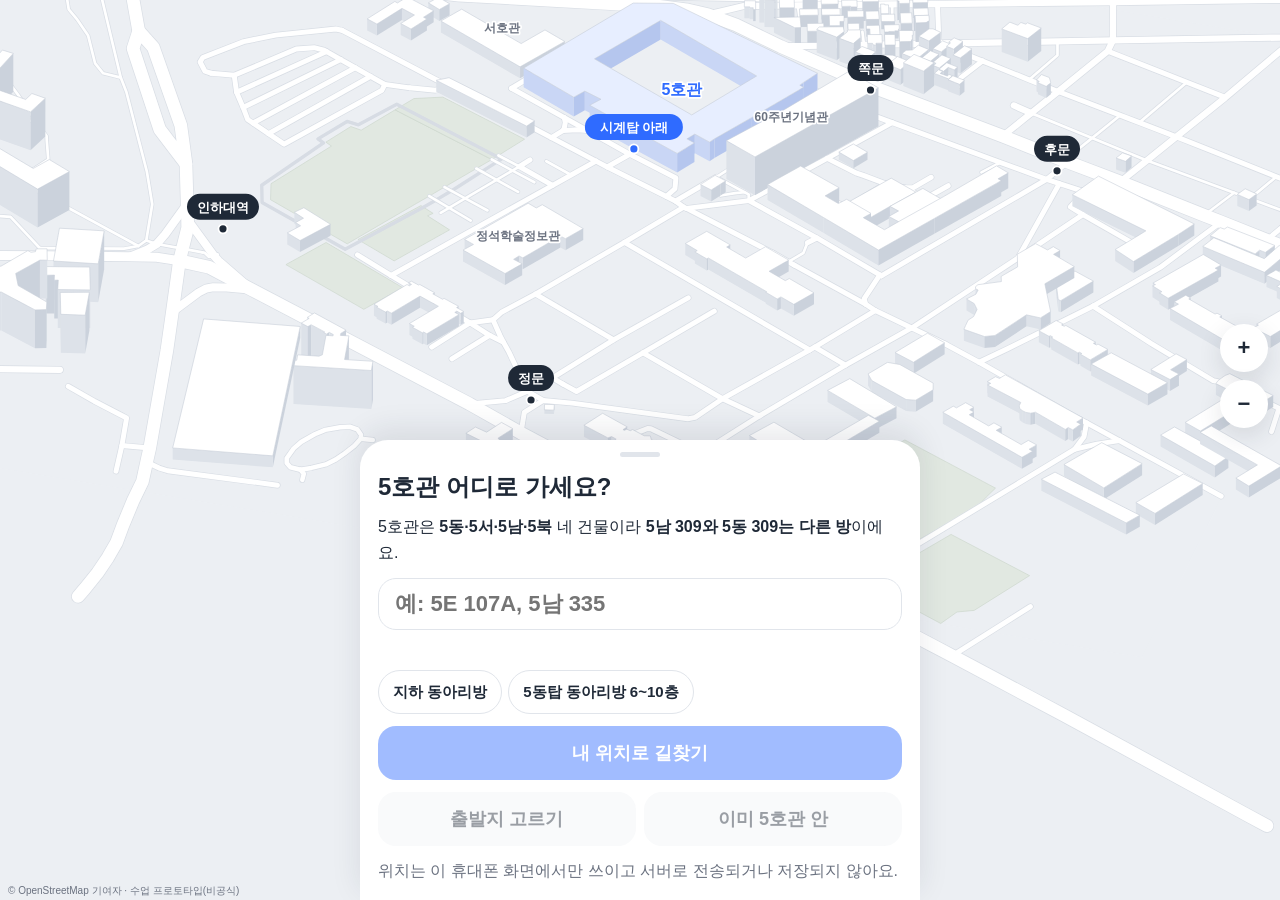
==== v4/index.html @ 92448114 "v4: 호실 번호를 어떤 형식으로 써도 찾기 (5E 107A, 5동 107A, 107 등) - 시간표 앱 형식(5E 107A), 한글(5동 107A), 소문자·전각·하이픈·'호' " ====
<!doctype html>
<html lang="ko">
<head>
<meta charset="utf-8">
<meta name="viewport" content="width=device-width,initial-scale=1,viewport-fit=cover">
<meta name="theme-color" content="#ECEFF3">
<title>5호관 길찾기</title>
<script>
// GitHub Pages lets phones keep this page for 10 minutes. Ask for the current build number (never cached)
// and reopen at a fresh address if this copy is older. Sends nothing but the request for version.txt.
(function () {
  var BUILD = '1e1bc5f4';
  fetch('version.txt?' + Date.now(), { cache: 'no-store' })
    .then(function (r) { return r.ok ? r.text() : ''; })
    .then(function (v) {
      v = v.trim();
      if (v && v !== BUILD && location.search.indexOf('v=' + v) < 0) location.replace(location.pathname + '?v=' + v + location.hash);
    })
    .catch(function () { /* offline: keep what we have */ });
})();
</script>
<style>
/* M1 "쿨 그레이": white blocks on grey ground, one blue for the route. Minimal and rounded, high-contrast text for daylight. */
:root {
  color-scheme: light;
  --bg: #ECEFF3; --card: #FFFFFF; --ink: #1F2937; --muted: #6B7280; --line: #E1E5EB;
  --route: #2F6BFF; --route-case: #FFFFFF; --done: #B8C0CC; --me: #1D4ED8; --dest: #2F6BFF;
  --warn-bg: #FEF3C7; --warn-ink: #78350F; --bad: #DC2626;
  --accent-soft: #E8EFFF; --soft: #F1F3F6; --shadow: 0 8px 24px rgba(31, 41, 55, .12);
  --ground: #ECEFF3; --pitch: #E1E8E1; --pitch-edge: #CDD8CD; --track: #D7DCE4; --road: #FFFFFF; --road-edge: #D9DEE5;
  --b-top: #FFFFFF; --b-side: #DDE2E9; --b-side2: #CBD2DC; --b-line: #C4CCD7;
  --main-top: #E7EEFF; --main-side: #C9D6F5; --main-side2: #B5C6EE;
  /* the indoor floors read the same palette */
  --side: var(--b-side); --side2: var(--b-side2); --bldg-edge: #B9C2CF; --main: var(--main-top); --main-edge: var(--route);
  --f: -apple-system, BlinkMacSystemFont, "Apple SD Gothic Neo", "Noto Sans KR", "Malgun Gothic", sans-serif;
}
* { box-sizing: border-box; }
html, body { height: 100%; margin: 0; }
body { background: var(--bg); color: var(--ink); font-family: var(--f); -webkit-tap-highlight-color: transparent; overflow: hidden; }
button { font: inherit; color: inherit; cursor: pointer; transition: transform .12s ease, background-color .2s ease; }
button:active { transform: scale(.97); }
:focus-visible { outline: 3px solid var(--route); outline-offset: 2px; }
[hidden] { display: none !important; }
@keyframes rise { from { transform: translateY(18px); opacity: 0; } to { transform: none; opacity: 1; } }
@keyframes drop { from { transform: translateY(-10px); opacity: 0; } to { transform: none; opacity: 1; } }

#map { position: fixed; inset: 0; width: 100%; height: 100%; touch-action: none; background: var(--ground); display: block; }

.top { position: fixed; left: 0; right: 0; top: 0; padding: calc(env(safe-area-inset-top, 0px) + 10px) max(12px, env(safe-area-inset-right, 0px)) 0 max(12px, env(safe-area-inset-left, 0px)); pointer-events: none; display: flex; flex-direction: column; gap: 8px; }
.top > * { pointer-events: auto; }
.instr { background: var(--card); color: var(--ink); border-radius: 24px; padding: 14px 16px; display: grid; grid-template-columns: 54px 1fr; gap: 2px 12px; align-items: center; box-shadow: var(--shadow); animation: drop .3s ease; }
.instr .icon { grid-row: 1 / 3; width: 54px; height: 54px; border-radius: 16px; background: var(--route); display: grid; place-items: center; }
.instr .icon svg { width: 30px; height: 30px; }
.instr .dist { font-size: 28px; font-weight: 800; line-height: 1.1; font-variant-numeric: tabular-nums; color: var(--route); }
.instr .say { font-size: 19px; font-weight: 700; line-height: 1.35; }
.instr .meta { grid-column: 1 / -1; font-size: 14px; color: var(--muted); border-top: 1px dashed var(--line); padding-top: 8px; margin-top: 6px; display: flex; justify-content: space-between; gap: 8px; }
.instr .meta span:first-child { flex: 1; }
.banner { background: var(--warn-bg); color: var(--warn-ink); border-radius: 18px; padding: 10px 14px; font-size: 15px; font-weight: 600; display: flex; align-items: center; justify-content: space-between; gap: 10px; animation: drop .3s ease; }
.banner button { border: 0; background: var(--warn-ink); color: #fff; border-radius: 999px; padding: 8px 12px; font-size: 14px; font-weight: 700; flex: none; }
.badge { align-self: flex-start; background: var(--route); color: #fff; border-radius: 999px; padding: 5px 12px; font-size: 13px; font-weight: 700; }

.fabs { position: fixed; right: max(12px, env(safe-area-inset-right, 0px)); display: flex; flex-direction: column; gap: 8px; transition: bottom .3s ease; }
.fab { width: 48px; height: 48px; border-radius: 50%; border: 0; background: var(--card); font-size: 22px; font-weight: 700; color: var(--ink); box-shadow: var(--shadow); display: grid; place-items: center; }
.fab svg { width: 22px; height: 22px; }

.sheet { position: fixed; left: 0; right: 0; bottom: 0; background: var(--card); border-radius: 28px 28px 0 0; box-shadow: 0 -10px 30px rgba(31, 41, 55, .10); padding: 20px max(18px, env(safe-area-inset-right, 0px)) calc(env(safe-area-inset-bottom, 0px) + 16px) max(18px, env(safe-area-inset-left, 0px)); display: flex; flex-direction: column; gap: 12px; max-height: 78vh; overflow-y: auto; animation: rise .32s ease; }
.sheet::before { content: ""; align-self: center; width: 40px; height: 5px; border-radius: 3px; background: var(--line); margin: -8px 0 2px; }
.sheet h1 { font-size: 24px; margin: 0; line-height: 1.3; }
.sheet h2 { font-size: 20px; margin: 0; }
.sheet p { margin: 0; font-size: 16px; line-height: 1.6; color: var(--muted); }
.sheet .lead { color: var(--ink); }
.label { font-size: 14px; font-weight: 700; color: var(--muted); }
.chips { display: flex; flex-direction: column; gap: 8px; }
.chip { text-align: left; border: 1.5px solid var(--line); background: var(--card); border-radius: 18px; padding: 10px 14px; min-height: 48px; }
.chip b { display: block; font-size: 17px; }
.chip span { font-size: 13px; color: var(--muted); }
.chip[aria-pressed="true"] { border-color: var(--route); background: var(--accent-soft); }
.field { display: flex; flex-direction: column; gap: 6px; }
.field input { font: 700 22px var(--f); padding: 12px 16px; border: 1.5px solid var(--line); border-radius: 18px; width: 100%; color: var(--ink); background: #fff; }
.field input:focus { border-color: var(--route); outline: none; box-shadow: 0 0 0 4px var(--accent-soft); }
.hint { font-size: 14px; color: var(--muted); min-height: 1.2em; }
.hint.ok { color: var(--route); font-weight: 700; }
.hint.bad { color: var(--bad); }
.minis { display: flex; flex-wrap: wrap; gap: 6px; }
.mini { border: 1.5px solid var(--line); background: var(--card); border-radius: 999px; padding: 8px 14px; font-size: 15px; font-weight: 700; min-height: 44px; }
.mini[aria-pressed="true"] { border-color: var(--route); background: var(--accent-soft); color: var(--route); }
.btn { border: 0; border-radius: 18px; min-height: 54px; padding: 14px; font-size: 18px; font-weight: 800; background: var(--route); color: #fff; width: 100%; box-shadow: 0 6px 16px rgba(47, 107, 255, .25); }
.btn.alt { background: var(--soft); color: var(--ink); box-shadow: none; }
.btn:disabled { opacity: .45; cursor: default; box-shadow: none; }
.row { display: grid; grid-template-columns: 1fr 1fr; gap: 8px; }
.check { display: flex; gap: 10px; align-items: center; font-size: 15px; min-height: 44px; }
.check input { width: 22px; height: 22px; accent-color: var(--route); }
.note { font-size: 13px; color: var(--muted); line-height: 1.5; }
.privacy { background: var(--soft); border-radius: 18px; padding: 12px 14px; font-size: 15px; line-height: 1.6; color: var(--ink); }
.steps { margin: 0; padding-left: 20px; font-size: 15px; line-height: 1.6; color: var(--ink); }
.credit { position: fixed; left: 8px; bottom: 2px; font-size: 10px; color: var(--muted); pointer-events: none; }

svg text { font-family: var(--f); }
svg .lbl { paint-order: stroke; stroke: var(--card); stroke-linejoin: round; }
#base .bldg { transition: opacity .35s ease; }
#base .bldg.xray { opacity: .16; }
/* phones first; on wide screens keep the cards a readable width */
.top > *, .sheet { width: 100%; max-width: 560px; margin-left: auto; margin-right: auto; }
@media (prefers-reduced-motion: reduce) { *, *::before { animation: none !important; transition: none !important; } }
</style>
</head>
<body>
<svg id="map" role="img" aria-label="인하대 캠퍼스 3D 지도"><g id="base"></g><g id="over"></g></svg>

<div class="top">
  <div class="instr" id="instr" hidden aria-live="polite">
    <div class="icon" id="i-icon"></div>
    <div class="dist" id="i-dist"></div>
    <div class="say" id="i-say"></div>
    <div class="meta"><span id="i-to"></span><span id="i-eta"></span></div>
  </div>
  <div class="banner" id="banner" hidden><span id="banner-text"></span><button id="banner-btn" hidden></button></div>
  <span class="badge" id="sim-badge" hidden>시뮬레이션으로 걷는 중</span>
</div>

<div class="fabs" id="fabs">
  <button class="fab" id="zoom-in" aria-label="확대">+</button>
  <button class="fab" id="zoom-out" aria-label="축소">−</button>
  <button class="fab" id="recenter" aria-label="현위치로" hidden><svg viewBox="0 0 24 24" fill="none" stroke="currentColor" stroke-width="2.4"><circle cx="12" cy="12" r="4"/><path d="M12 2v4M12 18v4M2 12h4M18 12h4"/></svg></button>
  <button class="fab" id="compass" aria-label="내가 보는 방향 표시" hidden><svg viewBox="0 0 24 24"><path d="M12 3l5 16-5-3-5 3z" fill="currentColor"/></svg></button>
</div>

<!-- 1. Start -->
<section class="sheet" id="s-start">
  <h1>5호관 어디로 가세요?</h1>
  <p class="lead">5호관은 <b>5동·5서·5남·5북</b> 네 건물이라 <b>5남 309와 5동 309는 다른 방</b>이에요.</p>
  <div class="field">
    <input id="room" inputmode="text" autocomplete="off" aria-label="강의실 번호">
    <span class="hint" id="room-hint"></span>
    <div class="minis" id="room-cands"></div>
  </div>
  <div class="minis" id="quick"></div>
  <div class="minis" id="tower-floors" hidden></div>
  <button class="btn" id="go-gps" disabled>내 위치로 길찾기</button>
  <div class="row"><button class="btn alt" id="go-manual" disabled>출발지 고르기</button><button class="btn alt" id="go-inside" disabled>이미 5호관 안</button></div>
  <p class="note">위치는 이 휴대폰 화면에서만 쓰이고 서버로 전송되거나 저장되지 않아요.</p>
</section>

<!-- 2. Before asking for location -->
<section class="sheet" id="s-ask" hidden>
  <h2>내 위치를 지도에 표시할게요</h2>
  <div class="privacy">이 페이지는 내 위치를 지도에 표시하기 위해 휴대폰의 위치 기능을 사용합니다. 위치는 이 휴대폰 화면에서만 쓰이고 서버로 전송되거나 저장되지 않습니다. 언제든 브라우저 설정에서 위치 권한을 끌 수 있습니다.</div>
  <p>다음 화면에서 <b>허용</b>을 눌러 주세요. 건물 사이에서는 위치가 10~30m 정도 틀릴 수 있어요.</p>
  <button class="btn" id="ask-ok">위치 허용하고 시작</button>
  <button class="btn alt" data-back>돌아가기</button>
</section>

<!-- 3. Location refused -->
<section class="sheet" id="s-denied" hidden>
  <h2>위치를 쓸 수 없어요</h2>
  <p id="denied-why">위치 권한이 꺼져 있어요. 다시 켜려면:</p>
  <ul class="steps" id="denied-steps"></ul>
  <button class="btn" id="denied-manual">출발지 직접 고르기</button>
  <button class="btn alt" id="denied-retry">다시 시도</button>
</section>

<!-- 4. Pick a start without GPS -->
<section class="sheet" id="s-manual" hidden>
  <h2>지금 어디에 있어요?</h2>
  <div class="chips" id="starts"></div>
  <button class="btn alt" data-back>돌아가기</button>
</section>

<!-- 5. Route ready (manual start) -->
<section class="sheet" id="s-route" hidden>
  <h2 id="route-title"></h2>
  <p id="route-sub"></p>
  <div class="row"><button class="btn alt" id="prev-step">이전 안내</button><button class="btn" id="next-step">다음 안내</button></div>
  <button class="btn alt" id="simulate">걸어보기 (시뮬레이션)</button>
  <button class="btn alt" data-back>처음으로</button>
</section>

<!-- 6. Navigating with GPS -->
<section class="sheet" id="s-nav" hidden>
  <div class="row"><button class="btn alt" id="nav-overview">전체 경로 보기</button><button class="btn alt" id="nav-stop">안내 끝내기</button></div>
</section>

<!-- 5b. Already inside 5호관 -->
<section class="sheet" id="s-inside" hidden>
  <h2 id="inside-title"></h2>
  <div class="field">
    <span class="label" id="inside-near-label"></span>
    <input id="near" inputmode="text" autocomplete="off">
    <span class="hint" id="near-hint"></span>
    <div class="minis" id="near-cands"></div>
  </div>
  <span class="label" id="inside-or"></span>
  <div class="minis" id="pick-floor"></div>
  <div class="minis" id="pick-wing"></div>
  <button class="btn" id="inside-go" disabled></button>
  <button class="btn alt" data-back>처음으로</button>
</section>

<!-- 5c. Indoor guidance -->
<section class="sheet" id="s-indoor" hidden>
  <div class="row"><button class="btn alt" id="in-prev">이전</button><button class="btn" id="in-next">다음</button></div>
  <label class="check"><input type="checkbox" id="nw"> <span id="nw-label"></span></label>
  <p class="note" id="in-note"></p>
  <button class="btn alt" data-back>처음으로</button>
</section>

<!-- 6b. Far from campus -->
<section class="sheet" id="s-far" hidden>
  <h2>인하대 근처에서만 안내해요</h2>
  <p class="lead" id="far-dist"></p>
  <p>인하대역(수인분당선)까지는 지도 앱으로 오시고, 캠퍼스 근처에서 다시 켜 주세요. 위치 확인은 멈췄어요.</p>
  <button class="btn" id="far-manual">출발지 직접 고르기</button>
  <div class="row"><button class="btn alt" id="far-retry">다시 확인</button><button class="btn alt" data-back>처음으로</button></div>
</section>


<span class="credit">© OpenStreetMap 기여자 · 수업 프로토타입(비공식)</span>

<script src="i18n.js?v=1e1bc5f4"></script>
<script src="campus-data.js?v=1e1bc5f4"></script>
<script src="indoor-data.js?v=1e1bc5f4"></script>
<script src="indoor.js?v=1e1bc5f4"></script>
<script src="app.js?v=1e1bc5f4"></script>
</body>
</html>
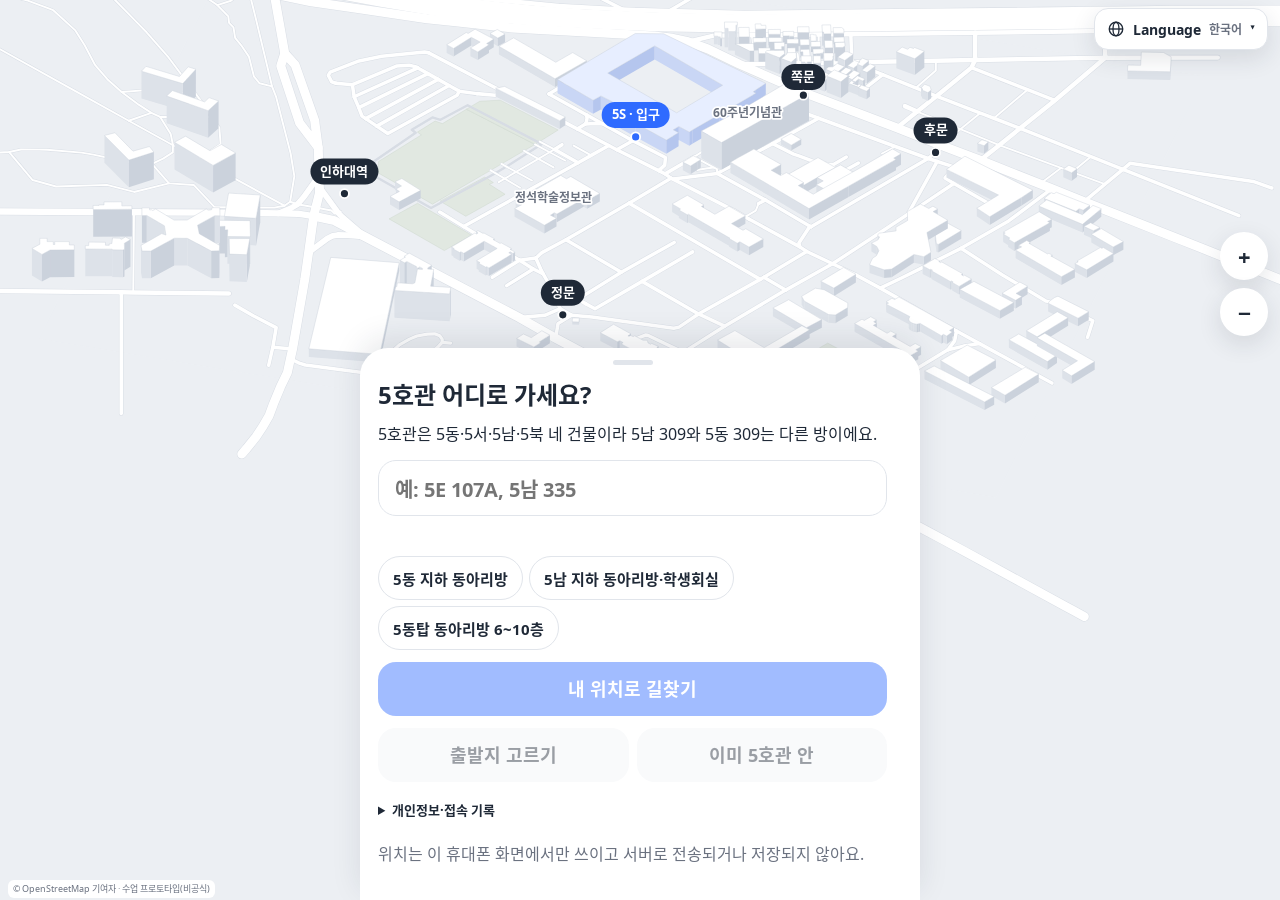
==== commit 21c280b0: "Make photographed, multilingual routes safe to publish Publish the reviewed 11-language guide with t" ====
--- a/v4/index.html
+++ b/v4/index.html
@@ -2,6 +2,8 @@
 <html lang="ko">
 <head>
 <meta charset="utf-8">
+<meta name="referrer" content="no-referrer">
+<meta http-equiv="Content-Security-Policy" content="default-src 'none'; script-src 'self' 'sha256-6sZhqfT9Ml91zxy/BGSMz92laNYocwrUBu9hbqUywPA='; script-src-attr 'none'; style-src 'self' 'unsafe-inline'; img-src 'self'; font-src 'self'; connect-src 'self'; object-src 'none'; base-uri 'none'; form-action 'none'; frame-src 'none'; worker-src 'none'; upgrade-insecure-requests">
 <meta name="viewport" content="width=device-width,initial-scale=1,viewport-fit=cover">
 <meta name="theme-color" content="#ECEFF3">
 <title>5호관 길찾기</title>
@@ -9,12 +11,12 @@
 // GitHub Pages lets phones keep this page for 10 minutes. Ask for the current build number (never cached)
 // and reopen at a fresh address if this copy is older. Sends nothing but the request for version.txt.
 (function () {
-  var BUILD = '1e1bc5f4';
-  fetch('version.txt?' + Date.now(), { cache: 'no-store' })
+  var BUILD = '7826ecf78979';
+  fetch('version.txt', { cache: 'no-cache', credentials: 'omit', referrerPolicy: 'no-referrer' })
     .then(function (r) { return r.ok ? r.text() : ''; })
     .then(function (v) {
       v = v.trim();
-      if (v && v !== BUILD && location.search.indexOf('v=' + v) < 0) location.replace(location.pathname + '?v=' + v + location.hash);
+      if (/^[a-f0-9]{8,16}$/.test(v) && v !== BUILD && location.search.indexOf('v=' + v) < 0) location.replace(location.pathname + '?v=' + v + location.hash);
     })
     .catch(function () { /* offline: keep what we have */ });
 })();
@@ -57,6 +59,12 @@
 .instr .meta span:first-child { flex: 1; }
 .banner { background: var(--warn-bg); color: var(--warn-ink); border-radius: 18px; padding: 10px 14px; font-size: 15px; font-weight: 600; display: flex; align-items: center; justify-content: space-between; gap: 10px; animation: drop .3s ease; }
 .banner button { border: 0; background: var(--warn-ink); color: #fff; border-radius: 999px; padding: 8px 12px; font-size: 14px; font-weight: 700; flex: none; }
+.instr.photo { grid-template-columns: 54px 1fr 84px; }
+.instr .thumb { grid-column: 3; grid-row: 1 / 3; width: 84px; height: 84px; padding: 0; border: 0; border-radius: 14px; overflow: hidden; pointer-events: auto; background: var(--soft); }
+.instr .thumb img { width: 100%; height: 100%; object-fit: cover; display: block; }
+.viewer { position: fixed; inset: 0; z-index: 50; background: rgba(17, 24, 39, .92); display: flex; flex-direction: column; align-items: center; justify-content: center; gap: 12px; padding: 20px; animation: drop .2s ease; }
+.viewer img { max-width: 100%; max-height: 78vh; border-radius: 16px; }
+.viewer p { color: #fff; font-size: 15px; text-align: center; margin: 0; }
 .badge { align-self: flex-start; background: var(--route); color: #fff; border-radius: 999px; padding: 5px 12px; font-size: 13px; font-weight: 700; }
 
 .fabs { position: fixed; right: max(12px, env(safe-area-inset-right, 0px)); display: flex; flex-direction: column; gap: 8px; transition: bottom .3s ease; }
@@ -103,9 +111,15 @@
 .top > *, .sheet { width: 100%; max-width: 560px; margin-left: auto; margin-right: auto; }
 @media (prefers-reduced-motion: reduce) { *, *::before { animation: none !important; transition: none !important; } }
 </style>
+<link rel="stylesheet" href="photo-gallery.css?v=7826ecf78979">
+<link rel="stylesheet" href="language-ui.css?v=7826ecf78979">
+<link rel="stylesheet" href="fonts.css?v=7826ecf78979">
 </head>
 <body>
-<svg id="map" role="img" aria-label="인하대 캠퍼스 3D 지도"><g id="base"></g><g id="over"></g></svg>
+<div class="language-bar"><button id="language-toggle" class="language-toggle" type="button" aria-expanded="false" aria-controls="language-panel" aria-haspopup="dialog"><svg viewBox="0 0 24 24" fill="none" stroke="currentColor" stroke-width="1.8" aria-hidden="true"><circle cx="12" cy="12" r="9"/><ellipse cx="12" cy="12" rx="4" ry="9"/><path d="M3 12h18"/></svg><span lang="en">Language</span><span id="language-current" class="language-current">한국어</span><span aria-hidden="true">▾</span></button></div>
+<div id="language-panel" class="language-panel" role="dialog" aria-modal="true" aria-labelledby="language-title" hidden><header><h2 id="language-title" data-i18n="ui.language_choose">언어 선택</h2><button id="language-close" type="button" aria-label="닫기" data-i18n-aria="ui.language_close">×</button></header><p data-i18n="ui.language_note">언어를 바꿔도 현재 길찾기는 유지됩니다.</p><div id="language-options" class="language-options"></div></div>
+
+<svg id="map" role="img" aria-label="인하대 캠퍼스 3D 지도" data-i18n-aria="ui.map_label"><g id="base"></g><g id="over"></g></svg>
 
 <div class="top">
   <div class="instr" id="instr" hidden aria-live="polite">
@@ -113,71 +127,74 @@
     <div class="dist" id="i-dist"></div>
     <div class="say" id="i-say"></div>
     <div class="meta"><span id="i-to"></span><span id="i-eta"></span></div>
+    <button class="thumb" id="i-photo" hidden aria-label="실제 사진 크게 보기" data-i18n-aria="ui.photo_expand"><img alt=""></button>
   </div>
   <div class="banner" id="banner" hidden><span id="banner-text"></span><button id="banner-btn" hidden></button></div>
-  <span class="badge" id="sim-badge" hidden>시뮬레이션으로 걷는 중</span>
+  <span class="badge" id="sim-badge" hidden data-i18n="ui.sim_badge">시뮬레이션으로 걷는 중</span>
 </div>
 
 <div class="fabs" id="fabs">
-  <button class="fab" id="zoom-in" aria-label="확대">+</button>
-  <button class="fab" id="zoom-out" aria-label="축소">−</button>
-  <button class="fab" id="recenter" aria-label="현위치로" hidden><svg viewBox="0 0 24 24" fill="none" stroke="currentColor" stroke-width="2.4"><circle cx="12" cy="12" r="4"/><path d="M12 2v4M12 18v4M2 12h4M18 12h4"/></svg></button>
-  <button class="fab" id="compass" aria-label="내가 보는 방향 표시" hidden><svg viewBox="0 0 24 24"><path d="M12 3l5 16-5-3-5 3z" fill="currentColor"/></svg></button>
+  <button class="fab" id="zoom-in" aria-label="확대" data-i18n-aria="ui.zoom_in">+</button>
+  <button class="fab" id="zoom-out" aria-label="축소" data-i18n-aria="ui.zoom_out">−</button>
+  <button class="fab" id="recenter" aria-label="현위치로" hidden data-i18n-aria="ui.recenter"><svg viewBox="0 0 24 24" fill="none" stroke="currentColor" stroke-width="2.4"><circle cx="12" cy="12" r="4"/><path d="M12 2v4M12 18v4M2 12h4M18 12h4"/></svg></button>
+  <button class="fab" id="compass" aria-label="내가 보는 방향 표시" hidden data-i18n-aria="ui.compass"><svg viewBox="0 0 24 24"><path d="M12 3l5 16-5-3-5 3z" fill="currentColor"/></svg></button>
 </div>
 
 <!-- 1. Start -->
 <section class="sheet" id="s-start">
-  <h1>5호관 어디로 가세요?</h1>
-  <p class="lead">5호관은 <b>5동·5서·5남·5북</b> 네 건물이라 <b>5남 309와 5동 309는 다른 방</b>이에요.</p>
+  <h1 data-i18n="ui.home_title">5호관 어디로 가세요?</h1>
+  <p class="lead" data-i18n="ui.home_intro">5호관은 5동·5서·5남·5북 네 건물이라 5남 309와 5동 309는 다른 방이에요.</p>
   <div class="field">
-    <input id="room" inputmode="text" autocomplete="off" aria-label="강의실 번호">
+    <input id="room" inputmode="text" autocomplete="off" aria-label="강의실 번호" data-i18n-aria="room_label">
     <span class="hint" id="room-hint"></span>
     <div class="minis" id="room-cands"></div>
   </div>
   <div class="minis" id="quick"></div>
   <div class="minis" id="tower-floors" hidden></div>
-  <button class="btn" id="go-gps" disabled>내 위치로 길찾기</button>
-  <div class="row"><button class="btn alt" id="go-manual" disabled>출발지 고르기</button><button class="btn alt" id="go-inside" disabled>이미 5호관 안</button></div>
-  <p class="note">위치는 이 휴대폰 화면에서만 쓰이고 서버로 전송되거나 저장되지 않아요.</p>
+  <button class="btn" id="go-gps" disabled data-i18n="ui.gps_go">내 위치로 길찾기</button>
+  <div class="row"><button class="btn alt" id="go-manual" disabled data-i18n="ui.manual_go">출발지 고르기</button><button class="btn alt" id="go-inside" disabled data-i18n="ui.inside_go">이미 5호관 안</button></div>
+<details class="privacy-notice"><summary data-i18n="ui.privacy_title">개인정보·접속 기록</summary><p data-i18n="ui.privacy_body"></p><a data-i18n="ui.privacy_policy" href="https://docs.github.com/en/pages/getting-started-with-github-pages/what-is-github-pages#data-collection" target="_blank" rel="noopener noreferrer">GitHub의 데이터 수집 안내</a></details>
+  <p class="note" data-i18n="ui.location_note">위치는 이 휴대폰 화면에서만 쓰이고 서버로 전송되거나 저장되지 않아요.</p>
 </section>
 
 <!-- 2. Before asking for location -->
 <section class="sheet" id="s-ask" hidden>
-  <h2>내 위치를 지도에 표시할게요</h2>
-  <div class="privacy">이 페이지는 내 위치를 지도에 표시하기 위해 휴대폰의 위치 기능을 사용합니다. 위치는 이 휴대폰 화면에서만 쓰이고 서버로 전송되거나 저장되지 않습니다. 언제든 브라우저 설정에서 위치 권한을 끌 수 있습니다.</div>
-  <p>다음 화면에서 <b>허용</b>을 눌러 주세요. 건물 사이에서는 위치가 10~30m 정도 틀릴 수 있어요.</p>
-  <button class="btn" id="ask-ok">위치 허용하고 시작</button>
-  <button class="btn alt" data-back>돌아가기</button>
+  <h2 data-i18n="ui.location_title">내 위치를 지도에 표시할게요</h2>
+  <div class="privacy" data-i18n="ui.location_privacy">이 페이지는 내 위치를 지도에 표시하기 위해 휴대폰의 위치 기능을 사용합니다. 위치는 이 휴대폰 화면에서만 쓰이고 서버로 전송되거나 저장되지 않습니다. 언제든 브라우저 설정에서 위치 권한을 끌 수 있습니다.</div>
+  <details class="privacy-notice"><summary data-i18n="ui.privacy_title">개인정보·접속 기록</summary><p data-i18n="ui.privacy_body"></p><a data-i18n="ui.privacy_policy" href="https://docs.github.com/en/pages/getting-started-with-github-pages/what-is-github-pages#data-collection" target="_blank" rel="noopener noreferrer">GitHub의 데이터 수집 안내</a></details>
+  <p data-i18n="ui.location_allow_hint">다음 화면에서 허용을 눌러 주세요. 건물 사이에서는 위치가 10~30m 정도 틀릴 수 있어요.</p>
+  <button class="btn" id="ask-ok" data-i18n="ui.location_allow">위치 허용하고 시작</button>
+  <button class="btn alt" data-back data-i18n="ui.back">돌아가기</button>
 </section>
 
 <!-- 3. Location refused -->
 <section class="sheet" id="s-denied" hidden>
-  <h2>위치를 쓸 수 없어요</h2>
-  <p id="denied-why">위치 권한이 꺼져 있어요. 다시 켜려면:</p>
+  <h2 data-i18n="ui.denied_title">위치를 쓸 수 없어요</h2>
+  <p id="denied-why" data-i18n="ui.denied_default">위치 권한이 꺼져 있어요. 다시 켜려면:</p>
   <ul class="steps" id="denied-steps"></ul>
-  <button class="btn" id="denied-manual">출발지 직접 고르기</button>
-  <button class="btn alt" id="denied-retry">다시 시도</button>
+  <button class="btn" id="denied-manual" data-i18n="ui.manual_pick">출발지 직접 고르기</button>
+  <button class="btn alt" id="denied-retry" data-i18n="ui.retry">다시 시도</button>
 </section>
 
 <!-- 4. Pick a start without GPS -->
 <section class="sheet" id="s-manual" hidden>
-  <h2>지금 어디에 있어요?</h2>
+  <h2 data-i18n="ui.where">지금 어디에 있어요?</h2>
   <div class="chips" id="starts"></div>
-  <button class="btn alt" data-back>돌아가기</button>
+  <button class="btn alt" data-back data-i18n="ui.back">돌아가기</button>
 </section>
 
 <!-- 5. Route ready (manual start) -->
 <section class="sheet" id="s-route" hidden>
   <h2 id="route-title"></h2>
   <p id="route-sub"></p>
-  <div class="row"><button class="btn alt" id="prev-step">이전 안내</button><button class="btn" id="next-step">다음 안내</button></div>
-  <button class="btn alt" id="simulate">걸어보기 (시뮬레이션)</button>
-  <button class="btn alt" data-back>처음으로</button>
+  <div class="row"><button class="btn alt" id="prev-step" data-i18n="ui.prev_instruction">이전 안내</button><button class="btn" id="next-step" data-i18n="ui.next_instruction">다음 안내</button></div>
+  <button class="btn alt" id="simulate" data-i18n="ui.simulate">걸어보기 (시뮬레이션)</button>
+  <button class="btn alt" data-back data-i18n="ui.home">처음으로</button>
 </section>
 
 <!-- 6. Navigating with GPS -->
 <section class="sheet" id="s-nav" hidden>
-  <div class="row"><button class="btn alt" id="nav-overview">전체 경로 보기</button><button class="btn alt" id="nav-stop">안내 끝내기</button></div>
+  <div class="row"><button class="btn alt" id="nav-overview" data-i18n="ui.overview">전체 경로 보기</button><button class="btn alt" id="nav-stop" data-i18n="ui.end">안내 끝내기</button></div>
 </section>
 
 <!-- 5b. Already inside 5호관 -->
@@ -193,33 +210,53 @@
   <div class="minis" id="pick-floor"></div>
   <div class="minis" id="pick-wing"></div>
   <button class="btn" id="inside-go" disabled></button>
-  <button class="btn alt" data-back>처음으로</button>
+  <button class="btn alt" data-back data-i18n="ui.home">처음으로</button>
 </section>
 
 <!-- 5c. Indoor guidance -->
 <section class="sheet" id="s-indoor" hidden>
-  <div class="row"><button class="btn alt" id="in-prev">이전</button><button class="btn" id="in-next">다음</button></div>
+  <div class="step-photo" id="step-photo" hidden>
+    <strong class="step-photo-cue" id="step-photo-cue"></strong>
+    <div class="step-photo-body">
+      <img id="step-photo-image" alt="" decoding="async">
+      <div class="step-photo-copy">
+        <p class="step-photo-caption" id="step-photo-caption"></p>
+        <div class="step-photo-actions"><button type="button" id="step-photo-open" data-i18n="photo.open">크게 보기</button><button type="button" id="step-photo-compare" hidden data-i18n="photo.compare">같은 계단의 다른 방향</button></div>
+      </div>
+    </div>
+    <p class="step-photo-schematic" id="step-photo-schematic" hidden data-i18n="photo.schematic">계단 그림은 개략도예요. 실제 방향은 사진과 층 표지를 확인하세요.</p>
+  </div>
+  <div class="row"><button class="btn alt" id="in-prev" data-i18n="ui.prev">이전</button><button class="btn" id="in-next" data-i18n="ui.next">다음</button></div>
   <label class="check"><input type="checkbox" id="nw"> <span id="nw-label"></span></label>
-  <p class="note" id="in-note"></p>
-  <button class="btn alt" data-back>처음으로</button>
-</section>
+  <details class="indoor-data-note"><summary data-i18n="ui.map_accuracy">지도 정확도 안내</summary><p class="note" id="in-note"></p></details>
+  <button class="btn alt" data-back data-i18n="ui.home">처음으로</button>
+</section>
+
+<div class="viewer" id="viewer" hidden><img alt=""><p></p></div>
 
 <!-- 6b. Far from campus -->
 <section class="sheet" id="s-far" hidden>
-  <h2>인하대 근처에서만 안내해요</h2>
+  <h2 data-i18n="ui.far_title">인하대 근처에서만 안내해요</h2>
   <p class="lead" id="far-dist"></p>
-  <p>인하대역(수인분당선)까지는 지도 앱으로 오시고, 캠퍼스 근처에서 다시 켜 주세요. 위치 확인은 멈췄어요.</p>
-  <button class="btn" id="far-manual">출발지 직접 고르기</button>
-  <div class="row"><button class="btn alt" id="far-retry">다시 확인</button><button class="btn alt" data-back>처음으로</button></div>
-</section>
-
-
-<span class="credit">© OpenStreetMap 기여자 · 수업 프로토타입(비공식)</span>
-
-<script src="i18n.js?v=1e1bc5f4"></script>
-<script src="campus-data.js?v=1e1bc5f4"></script>
-<script src="indoor-data.js?v=1e1bc5f4"></script>
-<script src="indoor.js?v=1e1bc5f4"></script>
-<script src="app.js?v=1e1bc5f4"></script>
+  <p data-i18n="ui.far_help">인하대역(수인분당선)까지는 지도 앱으로 오시고, 캠퍼스 근처에서 다시 켜 주세요. 위치 확인은 멈췄어요.</p>
+  <button class="btn" id="far-manual" data-i18n="ui.manual_pick">출발지 직접 고르기</button>
+  <div class="row"><button class="btn alt" id="far-retry" data-i18n="ui.check_again">다시 확인</button><button class="btn alt" data-back data-i18n="ui.home">처음으로</button></div>
+</section>
+
+
+<span class="credit" data-i18n="ui.credit">© OpenStreetMap 기여자 · 수업 프로토타입(비공식)</span>
+
+<script src="locales.js?v=7826ecf78979"></script>
+<script src="i18n.js?v=7826ecf78979"></script>
+<script src="campus-data.js?v=7826ecf78979"></script>
+<script src="indoor-data.js?v=7826ecf78979"></script>
+<script src="field-route-data.js?v=7826ecf78979"></script>
+<script src="indoor.js?v=7826ecf78979"></script>
+<script src="app.js?v=7826ecf78979"></script>
+<script src="photo-guides.js?v=7826ecf78979"></script>
+<script src="route-photo-data.js?v=7826ecf78979"></script>
+<script src="photo-gallery.js?v=7826ecf78979"></script>
+<script src="route-photos.js?v=7826ecf78979"></script>
+<script src="language-ui.js?v=7826ecf78979"></script>
 </body>
 </html>
--- a/v4/photo-gallery.css
+++ b/v4/photo-gallery.css
@@ -0,0 +1,47 @@
+/* Additive photo controls: the existing map, cards and navigation keep their layout. */
+#i-photo { position: relative; }
+.field-photo-count { position: absolute; left: 0; right: 0; bottom: 0; padding: 4px 0; color: #fff; background: rgba(17,24,39,.78); font-size: 11px; font-weight: 700; }
+#viewer.field-gallery { padding: max(18px, env(safe-area-inset-top)) 18px max(18px, env(safe-area-inset-bottom)); gap: 14px; }
+.field-gallery .field-bar { display: flex; align-items: center; justify-content: space-between; gap: 16px; width: 100%; max-width: 640px; color: white; }
+.field-gallery .field-heading { display: flex; flex-direction: column; gap: 4px; }
+.field-gallery .field-heading strong { font-size: 19px; }
+.field-gallery .field-heading span { font-size: 13px; color: #d1d5db; }
+.field-gallery button { border: 1px solid rgba(255,255,255,.3); color: #fff; background: rgba(255,255,255,.09); border-radius: 14px; padding: 10px 16px; min-height: 44px; font-weight: 700; }
+.field-gallery .field-image { display: block; width: auto; height: auto; max-width: min(100%, 640px); max-height: min(60vh, 680px); object-fit: contain; border-radius: 16px; min-height: 0; }
+.field-gallery .field-caption { max-width: 580px; line-height: 1.6; }
+.field-gallery .field-nav { display: flex; align-items: center; justify-content: space-between; width: 100%; max-width: 400px; gap: 16px; color: #fff; }
+.field-gallery .field-position { font-size: 14px; font-variant-numeric: tabular-nums; }
+.field-gallery .field-hint { color: #d1d5db; font-size: 12px; }
+.field-guide-links { display: flex; align-items: center; gap: 8px; flex-wrap: wrap; }
+.field-guide-links > span { font-size: 13px; color: var(--muted); font-weight: 700; margin-right: 2px; }
+.field-guide-links button { border: 1px solid var(--line); border-radius: 12px; background: var(--soft); padding: 8px 12px; min-height: 44px; font-size: 14px; font-weight: 700; }
+.field-guide-links button::before { content: '▧'; color: var(--route); margin-right: 6px; }
+#viewer.field-gallery.has-guide { justify-content: flex-start; overflow-y: auto; gap: 10px; }
+.field-gallery.has-guide .field-image { max-height: 40vh; max-height: 40dvh; flex-shrink: 0; }
+.field-gallery.has-guide .field-caption { width: 100%; max-width: 640px; text-align: left; }
+.field-gallery .field-caption strong { display: block; color: #fff; font-size: 16px; line-height: 1.4; margin-bottom: 5px; }
+.field-gallery.has-guide .field-caption p { text-align: left; font-size: 14px; line-height: 1.6; color: #e5e7eb; }
+.field-gallery .field-notice { width: 100%; max-width: 640px; border-radius: 12px; padding: 10px 12px; background: #fef3c7; color: #78350f; font-size: 13px; line-height: 1.45; text-align: left; }
+.field-gallery .field-sections { display: flex; gap: 8px; width: 100%; max-width: 640px; }
+.field-gallery .field-sections button { padding: 8px 14px; font-size: 13px; }
+.field-gallery .field-sections button[aria-pressed="true"] { color: var(--ink); background: #fff; }
+.field-gallery.has-guide .field-nav { flex-shrink: 0; }
+.field-gallery.has-guide .field-hint { font-size: 11px; }
+.step-photo { border: 1px solid var(--line); border-radius: 18px; padding: 10px 12px; background: var(--soft); }
+.step-photo-cue { display: block; color: var(--route); font-size: 14px; font-weight: 800; margin-bottom: 8px; }
+.step-photo-body { display: flex; gap: 12px; align-items: center; }
+.step-photo img { display: block; width: 44%; height: 116px; flex-shrink: 0; object-fit: contain; border-radius: 10px; background: #e1e5eb; cursor: zoom-in; }
+.step-photo-copy { flex: 1; min-width: 0; }
+.sheet .step-photo-caption { margin: 0; color: var(--ink); font-size: 14px; font-weight: 650; line-height: 1.4; }
+.step-photo-actions { display: flex; gap: 8px; align-items: center; flex-wrap: wrap; margin-top: 6px; }
+.step-photo-actions button { min-height: 36px; font-size: 12px; font-weight: 700; background: #fff; border: 1px solid var(--line); border-radius: 10px; padding: 6px 10px; }
+.sheet .step-photo-schematic { margin-top: 7px; font-size: 12px; color: var(--muted); line-height: 1.4; }
+.indoor-data-note { color: var(--muted); font-size: 13px; }
+.indoor-data-note summary { cursor: pointer; padding: 4px 0; }
+.sheet .indoor-data-note p { font-size: 13px; margin-top: 6px; }
+@media (max-height: 740px) { .step-photo img { height: 100px; } }
+@media (max-height: 520px) {
+  #viewer.field-gallery { gap: 8px; }
+  .field-gallery .field-image { max-height: 40vh; }
+  .field-gallery .field-hint { display: none; }
+}
--- a/v4/language-ui.css
+++ b/v4/language-ui.css
@@ -0,0 +1,55 @@
+.language-bar { position: fixed; top: calc(env(safe-area-inset-top, 0px) + 8px); right: max(12px, env(safe-area-inset-right, 0px)); z-index: 80; display: flex; justify-content: flex-end; max-width: calc(100% - 24px); }
+.language-toggle { display: flex; align-items: center; gap: 8px; min-height: 42px; padding: 8px 12px; border: 1px solid var(--line); border-radius: 14px; background: var(--card); box-shadow: var(--shadow); font-size: 14px; font-weight: 750; }
+.language-toggle svg { width: 18px; height: 18px; flex: none; }
+.language-current { color: var(--muted); max-width: 130px; overflow-wrap: anywhere; font-size: 12px; }
+.language-panel { position: fixed; z-index: 100; top: calc(env(safe-area-inset-top, 0px) + 58px); right: max(12px, env(safe-area-inset-right, 0px)); width: min(360px, calc(100% - 24px)); max-height: calc(100dvh - 80px); overflow-y: auto; overscroll-behavior: contain; padding: 16px; border: 1px solid var(--line); border-radius: 20px; background: var(--card); box-shadow: 0 14px 60px #1f293744; }
+.language-panel header { display: flex; align-items: center; gap: 12px; justify-content: space-between; }
+.language-panel h2 { font-size: 18px; margin: 0; overflow-wrap: anywhere; }
+.language-panel header button { background: var(--soft); border: 0; min-width: 44px; min-height: 44px; border-radius: 12px; font-size: 22px; flex: none; }
+.language-panel p { font-size: 13px; line-height: 1.5; color: var(--muted); }
+.language-options { display: grid; gap: 6px; }
+.language-options button { display: flex; justify-content: space-between; align-items: center; gap: 12px; width: 100%; min-height: 44px; padding: 10px 12px; border-radius: 12px; border: 1px solid var(--line); background: var(--card); font-size: 15px; text-align: start; }
+.language-options button[aria-pressed="true"] { border-color: var(--route); background: var(--accent-soft); color: var(--route); font-weight: 750; }
+.language-check { visibility: hidden; }
+[aria-pressed="true"] > .language-check { visibility: visible; }
+.top { top: calc(env(safe-area-inset-top, 0px) + 58px); padding-top: 0; max-height: calc(44dvh - 58px); overflow-y: auto; overscroll-behavior: contain; }
+.instr { grid-template-columns: 48px minmax(0, 1fr); }
+.instr.photo { grid-template-columns: 48px minmax(0, 1fr) 68px; }
+.instr .icon { width: 48px; height: 48px; }
+.instr .thumb { width: 68px; height: 68px; }
+.instr .say { font-size: 18px; overflow-wrap: anywhere; }
+.instr .dist { font-size: 25px; overflow-wrap: anywhere; }
+.instr .meta { flex-wrap: wrap; }
+.instr .meta span { min-width: 0; overflow-wrap: anywhere; }
+.instr .meta span:last-child { flex-shrink: 0; }
+.banner { flex-wrap: wrap; overflow-wrap: anywhere; }
+.banner button { flex: 0 1 auto; }
+.sheet { overscroll-behavior: contain; scrollbar-gutter: stable; }
+.sheet > * { flex-shrink: 0; min-width: 0; }
+.sheet h1, .sheet h2, .sheet p, .label, .hint, .btn, .mini, .chip, .check span { overflow-wrap: anywhere; }
+.row { grid-template-columns: minmax(0, 1fr) minmax(0, 1fr); align-items: stretch; }
+.row .btn { min-width: 0; }
+.btn { line-height: 1.35; }
+.check input { flex: none; }
+.field input { min-width: 0; }
+.field input::placeholder { font-size: clamp(16px, 4.5vw, 20px); }
+.credit { max-width: calc(100% - 16px); font-size: 9px; line-height: 1.3; padding: 3px 5px; border-radius: 6px; background: var(--card); }
+.sheet { padding-bottom: calc(env(safe-area-inset-bottom, 0px) + var(--credit-space, 40px)); }
+.step-photo-body { align-items: flex-start; }
+.step-photo-actions button { max-width: 100%; overflow-wrap: anywhere; line-height: 1.35; min-height: 40px; }
+.step-photo-cue, .sheet .step-photo-caption { overflow-wrap: anywhere; }
+.field-gallery .field-bar { align-items: flex-start; }
+.field-gallery .field-heading { min-width: 0; overflow-wrap: anywhere; }
+.field-gallery .field-bar > button { flex-shrink: 0; max-width: 42%; overflow-wrap: anywhere; }
+.field-gallery .field-nav, .field-gallery .field-sections { flex-wrap: wrap; justify-content: center; }
+.field-gallery .field-nav button, .field-gallery .field-sections button { max-width: 100%; overflow-wrap: anywhere; }
+.field-gallery .field-caption, .field-gallery .field-notice, .field-gallery .field-hint { overflow-wrap: anywhere; flex-shrink: 0; }
+#viewer.field-gallery { padding-top: calc(env(safe-area-inset-top, 0px) + 66px); overflow-y: auto; justify-content: flex-start; }
+.field-gallery .field-image { max-height: 40dvh; flex-shrink: 0; }
+@media (max-width: 360px) { .language-current { display: none; } .row .btn { font-size: 16px; padding: 12px 8px; } .sheet { padding-left: 12px; padding-right: 12px; } .instr { padding: 12px; } .instr .say { font-size: 16px; } }
+@media (max-height: 500px) { .top { max-height: calc(50dvh - 58px); } .sheet { gap: 8px; padding-top: 14px; } .btn { min-height: 44px; padding: 10px; } .step-photo img { height: 76px; } }
+
+.privacy-notice { font-size: 13px; line-height: 1.6; color: var(--muted); }
+.privacy-notice summary { cursor: pointer; min-height: 36px; padding: 6px 0; color: var(--ink); font-weight: 650; }
+.sheet .privacy-notice p { margin: 8px 0; font-size: 13px; overflow-wrap: anywhere; }
+.privacy-notice a { color: var(--route); overflow-wrap: anywhere; }
--- a/v4/fonts.css
+++ b/v4/fonts.css
@@ -0,0 +1,25 @@
+/* Self-hosted subsets of Noto, licensed under SIL OFL 1.1. See fonts/manifest.json. */
+@font-face { font-family: 'Guide Sans'; font-style: normal; font-weight: 100 500; font-display: swap; src: url('fonts/guide-sans-regular.woff2?v=7826ecf78979') format('woff2'); unicode-range: U+20-5B,U+5D,U+5F-7E,U+A9,U+AB,U+B1,U+B7,U+BB,U+D7,U+E0-E3,U+E9-EA,U+EC-ED,U+F2-F5,U+F9-FA,U+FD,U+103,U+110-111,U+169,U+1A1,U+1B0,U+2BB,U+410-418,U+41A-428,U+42D-44F,U+451,U+4AF,U+4E8-4E9,U+1EA1-1EA3,U+1EA5,U+1EA7,U+1EAB,U+1EAD,U+1EAF,U+1EB1,U+1EB3,U+1EB7,U+1EBD,U+1EBF,U+1EC1,U+1EC3,U+1EC7,U+1EC9,U+1ECB,U+1ECD,U+1ECF,U+1ED1,U+1ED3,U+1ED5,U+1ED7,U+1ED9,U+1EDB,U+1EDD,U+1EDF,U+1EE3,U+1EE5,U+1EE7-1EE9,U+1EEB,U+1EED,U+1EEF,U+1EF1,U+1EF7,U+2013-2014,U+2018-2019,U+201C-201D,U+2026,U+203A; }
+@font-face { font-family: 'Guide CJK KR'; font-style: normal; font-weight: 100 500; font-display: swap; src: url('fonts/guide-cjk-kr-regular.woff2?v=7826ecf78979') format('woff2'); unicode-range: U+2190-2194,U+2212,U+300C-300D,U+4E2D,U+4F53,U+6587,U+65E5,U+672C,U+7B80,U+7E41,U+8A9E,U+9AD4,U+AC00,U+AC04,U+AC08,U+AC11,U+AC14-AC15,U+AC19,U+AC1C,U+AC70,U+AC74,U+AC77-AC78,U+AC80,U+AC83,U+AC8C,U+ACB0,U+ACBD,U+ACC4,U+ACE0,U+ACE8,U+ACF3,U+ACF5,U+ACFC,U+AD00,U+AD11,U+AD50,U+AD6C-AD6D,U+AD8C,U+ADF8,U+ADFC,U+AE08,U+AE30,U+AE34,U+AE38,U+AE4C,U+AE65,U+AEBC,U+AEBE,U+AED8,U+AEF4,U+AFBC,U+AFD4,U+B00C,U+B04C,U+B05D,U+B098,U+B09C,U+B0A8,U+B0B4,U+B108,U+B118,U+B124,U+B144,U+B150,U+B208,U+B20C,U+B258,U+B274,U+B290,U+B294,U+B298,U+B2A5,U+B2C8,U+B2E4,U+B2E8,U+B2EB,U+B2F9,U+B300,U+B354,U+B358,U+B370,U+B3C4,U+B3CC,U+B3D9,U+B3FC,U+B418,U+B41C,U+B429,U+B458,U+B4A4,U+B4DC,U+B4E0,U+B4E4,U+B4F1,U+B514,U+B530,U+B54C,U+B5A8,U+B610,U+B73B,U+B77C,U+B780,U+B78C,U+B798,U+B7B5,U+B7EC,U+B7FC,U+B808,U+B824-B825,U+B838,U+B85C-B85D,U+B8CC,U+B974,U+B978,U+B97C,U+B984,U+B9AC,U+B9B0,U+B9B4,U+B9BC,U+B9C8,U+B9CC,U+B9CE,U+B9DE,U+B9E8,U+BA38,U+BA3C,U+BA48,U+BA54,U+BA70,U+BA74,U+BA85,U+BA87,U+BAA8-BAA9,U+BABB,U+BB38,U+BB3C,U+BBAC,U+BBF8,U+BC0F,U+BC14,U+BC16,U+BC18,U+BC1C,U+BC29,U+BC30,U+BC84,U+BC88,U+BC94-BC95,U+BC97,U+BCA0,U+BCBD,U+BCC0,U+BCC4,U+BCF4-BCF5,U+BCF8,U+BD24,U+BD80-BD81,U+BD84,U+BD99,U+BE0C,U+BE14,U+BE44,U+BE68,U+BFD0,U+C0AC,U+C0B0,U+C0B4,U+C0C1,U+C0C8-C0C9,U+C0DD,U+C11C-C11D,U+C120,U+C124,U+C138,U+C158,U+C18C-C18D,U+C1A1,U+C218,U+C21C,U+C220,U+C2A4,U+C2B5,U+C2DC-C2DD,U+C2E0,U+C2E4,U+C2F1,U+C2F8,U+C4F0,U+C4F8,U+C544,U+C548,U+C54A,U+C558-C559,U+C55E,U+C571,U+C57D,U+C591,U+C5B4,U+C5B8,U+C5C5-C5C8,U+C5D0,U+C5D8,U+C5EC-C5ED,U+C5F0,U+C5F4,U+C601,U+C606,U+C608,U+C624,U+C628,U+C62C,U+C640,U+C654,U+C67C,U+C694,U+C6A9,U+C6B0,U+C6B4,U+C6D0,U+C6F9,U+C704,U+C720,U+C73C,U+C740,U+C744,U+C74C,U+C758,U+C774,U+C778,U+C77C-C77D,U+C785,U+C788,U+C790-C791,U+C7A5,U+C7AC,U+C800-C801,U+C804,U+C810-C811,U+C815,U+C81C-C81D,U+C838,U+C84C,U+C870,U+C874,U+C88C,U+C8FC,U+C900,U+C911,U+C9C0-C9C1,U+C9C4,U+C9D1,U+C9D3,U+C9DD,U+CABD,U+CB49,U+CC0D,U+CC29,U+CC38,U+CC3D-CC3E,U+CC98,U+CCB4,U+CD2C,U+CD5C,U+CD94-CD95,U+CD9C,U+CDC4,U+CE35,U+CE58,U+CE68,U+CEA0,U+CEE4,U+CF00,U+CF1C,U+CF24,U+CF58,U+D06C,U+D0C0,U+D0D1,U+D0DD,U+D130,U+D1A0,U+D1B5,U+D2B8,U+D2C0,U+D300,U+D30C,U+D310,U+D37C,U+D398,U+D3B8,U+D3F0,U+D45C,U+D504,U+D53C,U+D544,U+D558-D559,U+D55C,U+D560,U+D568-D569,U+D574,U+D588-D589,U+D5A5,U+D5C8,U+D5D8,U+D604,U+D615,U+D638,U+D654-D655,U+D68C,U+D6A1,U+D6C4,U+D734,U+D78C; }
+@font-face { font-family: 'Guide CJK SC'; font-style: normal; font-weight: 100 500; font-display: swap; src: url('fonts/guide-cjk-sc-regular.woff2?v=7826ecf78979') format('woff2'); unicode-range: U+2190-2194,U+2212,U+3001-3002,U+4E00,U+4E0A-4E0B,U+4E0D-4E0E,U+4E1C,U+4E24,U+4E2A,U+4E2D,U+4E3A-4E3B,U+4E4B,U+4E50,U+4E58,U+4E5F,U+4E66,U+4E86,U+4E8E,U+4E9B,U+4EC1,U+4EC5,U+4ECD-4ECE,U+4ED6,U+4EE3,U+4EE5,U+4EF6,U+4F1A,U+4F46,U+4F4D-4F4E,U+4F53,U+4F5C,U+4F7F,U+4F8B,U+4F9B,U+4FA7,U+4FDD,U+4FE1,U+4FEE,U+504F,U+505C,U+50CF,U+5141,U+5148,U+5165,U+5168,U+516C,U+5173,U+5176-5177,U+5185,U+518D,U+51B5,U+51C6,U+51CF,U+51E0,U+51ED,U+51FA-51FB,U+5206-5207,U+5212,U+5217,U+5230,U+5236-5237,U+524D,U+529E-529F,U+52A1,U+52A8-52A9,U+52FF,U+5316-5317,U+533A,U+5355,U+5357,U+536B,U+5373,U+5385,U+539F,U+53BB,U+53C2,U+53CA,U+53CD,U+53D1,U+53D6,U+53E3,U+53E6,U+53EF-53F0,U+53F3,U+53F7,U+5404,U+540C-540E,U+5411,U+542F,U+544A,U+5468,U+548C,U+54EA,U+5510,U+5584,U+5668,U+56DE,U+56E2,U+56ED,U+56F4,U+56FE,U+5728,U+5730,U+573A,U+5740,U+5750,U+578B,U+57DF,U+5854,U+5883,U+589E,U+5904,U+5907,U+5916,U+591A,U+5927,U+5929,U+592E,U+5934,U+5982,U+59CB,U+5B58,U+5B66,U+5B83,U+5B89,U+5B8C,U+5B98,U+5B9A,U+5B9E,U+5BA2,U+5BA4,U+5BF9,U+5BFC,U+5C06,U+5C0F,U+5C1A,U+5C3D,U+5C42,U+5DE5-5DE6,U+5DEE,U+5DF2,U+5E2E,U+5E73-5E74,U+5E76,U+5E7F,U+5E94,U+5EA6,U+5ECA,U+5EFA,U+5F00,U+5F0F,U+5F15,U+5F20,U+5F26,U+5F31,U+5F39,U+5F53,U+5F55,U+5F62,U+5F80,U+5F88,U+5F97,U+5FF5,U+6027,U+606F,U+60A8,U+60C5,U+610F,U+611F,U+6210-6211,U+6216,U+623F-6240,U+624B,U+6253,U+627E,U+62DF,U+62E9,U+62F3,U+6301,U+6307,U+6309,U+6321,U+6362,U+636E,U+63A5,U+63D0,U+64CD,U+652F,U+6536,U+6539,U+653E,U+655E,U+6563,U+6570,U+6574,U+6587,U+65B0,U+65B9,U+65C1,U+65E0,U+65E5,U+65F6,U+660E,U+662F,U+663E,U+666F,U+6682,U+66F4,U+6700,U+6709,U+670D,U+671D,U+671F,U+672A,U+672C,U+672F,U+673A,U+6743,U+675F,U+6761,U+6765,U+6790,U+679C,U+67D4,U+67E5,U+6807,U+680F,U+6821,U+6838-6839,U+68AF,U+68C0,U+697C,U+69FD,U+6A21,U+6B21,U+6B62-6B65,U+6BD4,U+6C34,U+6CA1,U+6CBF,U+6CD5,U+6D3B,U+6D4F,U+70B9,U+7167,U+7247,U+724C,U+7269,U+732E,U+73AF-73B0,U+73BB,U+7406,U+7483,U+751F,U+7528,U+7531,U+7535,U+7559,U+758F,U+7684,U+76C6,U+76EE,U+76F4,U+76F8,U+770B,U+7801,U+786E,U+793A,U+793E,U+79BB,U+79C1,U+79F0,U+7A0B,U+7A7A,U+7A7F,U+7A97,U+7AD9,U+7AEF,U+7B51,U+7B80,U+7B97,U+7BA1,U+7BAD,U+7C73,U+7CBE,U+7CFB,U+7E41,U+7EA6,U+7EAA,U+7EBF,U+7ECF,U+7ED3,U+7ED8-7ED9,U+7EDF,U+7EE7,U+7EED,U+7F29,U+7F51,U+7F6E,U+7FFC,U+8003,U+8005,U+800C,U+80CC,U+80FD,U+81EA,U+81F3-81F4,U+822A,U+8377,U+83B7,U+83DC,U+8425,U+884C,U+8868,U+897F,U+8981,U+89C1,U+89C4,U+89C6,U+89C8-89C9,U+89D2,U+8A00,U+8A9E,U+8BA1,U+8BA4,U+8BB0,U+8BB8,U+8BBE-8BBF,U+8BC6,U+8BD5,U+8BED,U+8BEF,U+8BF4,U+8BF7,U+8BFE,U+8C61,U+8D21,U+8D34,U+8D70,U+8D77,U+8D85,U+8DDD,U+8DDF,U+8DEF,U+8E2A,U+8F6C,U+8F83,U+8F93,U+8FA8,U+8FB9,U+8FBE,U+8FC7,U+8FD0-8FD1,U+8FD4,U+8FD8-8FD9,U+8FDB-8FDC,U+8FDE,U+9001,U+9009,U+9012,U+9014,U+901A,U+9053,U+906E,U+90BB,U+90E8,U+90FD,U+91CC-91CD,U+91CF,U+9488,U+949F,U+95E8,U+95ED-95EE,U+95F4,U+9644-9645,U+9650,U+968F-9690,U+9694,U+96C6,U+9700,U+975E,U+9760,U+9762,U+9875,U+9879,U+9986,U+9A8C,U+9AD4,U+AD6D,U+C5B4,U+D55C,U+FF08-FF09,U+FF0C,U+FF1A,U+FF1F; }
+@font-face { font-family: 'Guide CJK TC'; font-style: normal; font-weight: 100 500; font-display: swap; src: url('fonts/guide-cjk-tc-regular.woff2?v=7826ecf78979') format('woff2'); unicode-range: U+2190-2194,U+2212,U+3001-3002,U+300C-300D,U+4E00,U+4E0A-4E0B,U+4E0D,U+4E14,U+4E26,U+4E2D,U+4E3B,U+4E4B,U+4E5F,U+4E86,U+4E9B,U+4EC1,U+4ECD,U+4ED6,U+4EE3,U+4EE5,U+4F3A,U+4F46,U+4F4D-4F4E,U+4F53,U+4F5C,U+4F7F,U+4F86,U+4F8B,U+4F9B,U+4FC2,U+4FDD,U+4FEE,U+500B,U+504F,U+505C,U+5074,U+50B3,U+50C5,U+50CF,U+5132,U+5141,U+5148,U+5165,U+5167-5169,U+516C,U+5176-5177,U+518D,U+51FA,U+5206-5207,U+5217,U+5230,U+524D,U+5283,U+529F,U+52A9,U+52D5,U+52D9,U+52FF,U+5316-5317,U+5340,U+5357,U+5373,U+539F,U+53BB,U+53C3,U+53CA,U+53CD,U+53D6,U+53E3,U+53E6,U+53EF-53F0,U+53F3,U+5404,U+540C-540D,U+5411,U+544A,U+5468,U+548C,U+54EA,U+5510,U+555F,U+5584,U+55AE,U+5668,U+56DE,U+570D,U+5712,U+5716,U+5718,U+5728,U+5730,U+5740,U+578B,U+57DF,U+57FA,U+5834,U+5854,U+5883,U+589E,U+5916,U+591A,U+5927,U+5929,U+592E,U+5982,U+59CB,U+5B58,U+5B78,U+5B83,U+5B89,U+5B8C,U+5B98,U+5B9A,U+5BA2,U+5BA4,U+5BE6,U+5C07-5C08,U+5C0D-5C0F,U+5C1A,U+5C3A,U+5C64,U+5DE5-5DE6,U+5DEE,U+5DF2,U+5E6B,U+5E73-5E74,U+5E7E,U+5EA6-5EA7,U+5ECA,U+5EE3,U+5EF3,U+5EFA,U+5F0F,U+5F15,U+5F26,U+5F31,U+5F35,U+5F62,U+5F80,U+5F88,U+5F8C,U+5F97,U+5F9E,U+5FF5,U+6027,U+60A8,U+60C5,U+610F,U+611F,U+6191,U+61C9,U+6210-6211,U+6216,U+623F-6240,U+624B,U+6253,U+627E,U+62F3,U+6307,U+6309,U+63A5,U+63D0,U+63DB,U+63F4,U+642D,U+64C7,U+64CA-64CB,U+64DA,U+64EC,U+652F,U+6536,U+6539,U+653E,U+655E,U+6563,U+6574,U+6587,U+6599,U+65B0,U+65B9,U+65BC,U+65C1,U+65E5,U+660E,U+662F,U+6642,U+666F,U+66AB,U+66F4,U+66F8,U+6700,U+6703,U+6709,U+670D,U+671D,U+671F,U+672A,U+672C,U+675F,U+6771,U+6790,U+679C,U+67D4,U+67E5,U+6821,U+6838-6839,U+6848,U+689D,U+68AF,U+696D,U+69FD,U+6A02,U+6A13,U+6A19,U+6A21,U+6A5F,U+6A94,U+6AA2,U+6B0A,U+6B21,U+6B62-6B65,U+6BD4,U+6C34,U+6C92,U+6CBF,U+6CC1,U+6CD5,U+6D17,U+6D3B,U+6E1B,U+6E96,U+700F,U+70BA,U+7121,U+7167,U+71DF,U+7247,U+724C,U+7269,U+7372,U+737B,U+73BB,U+73FE,U+7406,U+7483,U+74B0,U+751F,U+7528,U+7531,U+7559,U+758F,U+767C,U+7684,U+76C6,U+76E1,U+76EE,U+76F4,U+76F8,U+770B,U+78BA,U+78BC,U+793A,U+793E,U+79C1,U+7A0B,U+7A31,U+7A7A,U+7A7F,U+7A97,U+7AD9,U+7AEF,U+7B80,U+7B97,U+7BA1,U+7BAD,U+7BC9,U+7C21,U+7CBE,U+7CFB,U+7D00,U+7D04,U+7D50,U+7D66,U+7D71,U+7D93,U+7DB2,U+7DDA,U+7E2E,U+7E41,U+7E6A,U+7E7C,U+7E8C,U+7F6E,U+7FFC,U+8003,U+8005,U+800C,U+80CC,U+80FD,U+81EA,U+81F3-81F4,U+8207,U+822A,U+8377,U+8655,U+865F,U+884C,U+8853,U+8868,U+88DD,U+88E1,U+88FD,U+897F,U+8981,U+898B,U+898F,U+8996,U+89BA,U+89BD,U+89D2,U+8A00,U+8A08,U+8A0A,U+8A18,U+8A2A,U+8A2D,U+8A31,U+8A66,U+8A8D,U+8A9E,U+8AA4,U+8AAA,U+8AB2,U+8ACB,U+8C61,U+8CA2,U+8CBC,U+8CC7,U+8D70,U+8D77,U+8D85,U+8DDD,U+8DEF,U+8E64,U+8F03,U+8F38,U+8F49,U+8FA6,U+8FA8,U+8FD1,U+8FD4,U+8FFD,U+9001,U+9014,U+9019-901A,U+9023,U+9031-9032,U+904B,U+904E,U+9053-9054,U+905E,U+9060,U+906E,U+9078,U+9084,U+908A,U+90E8,U+90FD,U+9130,U+91CC-91CD,U+91CF,U+91DD,U+9304,U+9418,U+9580,U+9589,U+958B,U+9593,U+95DC,U+9644,U+9650,U+9694,U+969B,U+96A8,U+96B1,U+96C6,U+96E2,U+96FB,U+9700,U+975E,U+9760,U+9762,U+9801,U+982D,U+984C,U+986F,U+9928,U+9A57,U+9AD4,U+9EDE,U+AD6D,U+C5B4,U+D55C,U+FF08-FF09,U+FF0C,U+FF1A,U+FF1F; }
+@font-face { font-family: 'Guide CJK JP'; font-style: normal; font-weight: 100 500; font-display: swap; src: url('fonts/guide-cjk-jp-regular.woff2?v=7826ecf78979') format('woff2'); unicode-range: U+2190-2194,U+2212,U+3001-3002,U+3005,U+300C-300D,U+301C,U+3042,U+3044,U+3046,U+3048,U+304A-3051,U+3053,U+3055,U+3057-305B,U+305D,U+305F-3060,U+3063-306B,U+306E-306F,U+3076,U+3078-3079,U+307E-3082,U+3084,U+3088-308D,U+308F,U+3092-3093,U+30A1-30A4,U+30A6-30AA,U+30AC-30AD,U+30AF-30B1,U+30B3,U+30B5-30B9,U+30BB,U+30BF,U+30C3-30C4,U+30C6-30C9,U+30CB,U+30D0-30D1,U+30D3,U+30D5-30D7,U+30D9-30DA,U+30DC,U+30DE-30DF,U+30E1,U+30E3,U+30E5,U+30E7,U+30E9-30ED,U+30EF,U+30F3,U+30FB-30FC,U+4E00,U+4E0A-4E0B,U+4E21,U+4E26,U+4E2D,U+4E86,U+4EC1,U+4ECA,U+4ED8,U+4EE3,U+4EE5,U+4F1A,U+4F4D-4F4E,U+4F53,U+4F7F,U+4F8B,U+4FDD,U+4FE1,U+500B,U+505C,U+5074,U+5143,U+5148,U+5165,U+5168,U+516C,U+5185,U+518D,U+5199,U+51E6,U+51FA,U+5206,U+521D,U+5225,U+5229,U+5230,U+524D,U+5272,U+529B,U+52B9,U+52D5,U+5316-5317,U+533A,U+5357,U+5370,U+53C2,U+53CE,U+53D6,U+53E3,U+53EF,U+53F3,U+53F7,U+5404,U+5408,U+540C-540D,U+5411,U+544A,U+5468,U+5510,U+5584,U+55B6,U+56DE,U+56F2-56F3,U+5728,U+5730,U+578B,U+5831,U+5834,U+5854,U+5909,U+5916,U+5927,U+592E,U+5965,U+59CB,U+5B50,U+5B57-5B58,U+5B66,U+5B9A,U+5B9F,U+5BA4,U+5BFE,U+5C0F,U+5C4B,U+5C90,U+5DE6,U+5E38,U+5E74,U+5E83,U+5EA6-5EA7,U+5ECA,U+5EFA,U+5F0F,U+5F15,U+5F31,U+5F53,U+5F92,U+5F97,U+5FC3,U+5FC5,U+5FDC,U+5FF5,U+6027,U+60C5,U+611F,U+623B,U+6240,U+624B,U+6271,U+629E,U+62E1,U+632F,U+6388,U+63A2,U+63A5,U+63B2,U+6539,U+6570,U+6587,U+6599,U+659C,U+65B0,U+65B9,U+65E2,U+65E5,U+6642,U+66F2,U+66F8,U+6700,U+6709,U+672A-672C,U+6771,U+677F,U+6790,U+679A,U+67D4,U+6848,U+68DF,U+691C,U+696D,U+69D8,U+69FD,U+6A19,U+6A21,U+6A29-6A2A,U+6B21,U+6B62-6B63,U+6B69,U+6BB5,U+6BD4,U+6C34,U+6CBF,U+6CE2,U+70B9,U+7269,U+732E,U+73FE,U+7406,U+751F,U+7528,U+753B,U+7565,U+756A,U+7570,U+767A,U+7684,U+76C6,U+76EE,U+76F4,U+771F,U+773A,U+7740,U+77E2,U+78BA,U+793A,U+79F0,U+79FB,U+7A7A,U+7AEF,U+7B80,U+7B97,U+7C21,U+7CBE,U+7D04,U+7D22,U+7D42,U+7D4C,U+7D9A,U+7DDA,U+7E2E,U+7E41,U+7F6E,U+8003,U+8005,U+80CC,U+80FD,U+8107,U+81EA,U+8377,U+884C,U+8853,U+8868,U+88CF,U+8907,U+897F,U+8981,U+898B,U+89D2,U+89E3,U+8A00,U+8A08,U+8A18,U+8A2D,U+8A31,U+8A66,U+8A8D,U+8A9E,U+8AAD,U+8CA2,U+8CC7,U+8D8A,U+8DE1,U+8DEF,U+8E0A,U+8F09,U+8FBA,U+8FBC,U+8FD1,U+8FD4,U+8FFD,U+9001,U+9006,U+9014,U+901A,U+9032,U+904B,U+904E,U+9053,U+9055,U+9078,U+907F,U+90E8,U+914D,U+9332,U+9580,U+9589,U+958B,U+9593,U+964D,U+9650,U+968E,U+969B,U+96A3,U+96C6,U+96E2-96E3,U+96FB,U+975E,U+9762,U+9928,U+99C5,U+9A13,U+9AD4,U+AD6D,U+C5B4,U+D55C,U+FF08-FF09,U+FF1A,U+FF1F; }
+@font-face { font-family: 'Guide Sans'; font-style: normal; font-weight: 600 900; font-display: swap; src: url('fonts/guide-sans-bold.woff2?v=7826ecf78979') format('woff2'); unicode-range: U+20-5B,U+5D,U+5F-7E,U+A9,U+AB,U+B1,U+B7,U+BB,U+D7,U+E0-E3,U+E9-EA,U+EC-ED,U+F2-F5,U+F9-FA,U+FD,U+103,U+110-111,U+169,U+1A1,U+1B0,U+2BB,U+410-418,U+41A-428,U+42D-44F,U+451,U+4AF,U+4E8-4E9,U+1EA1-1EA3,U+1EA5,U+1EA7,U+1EAB,U+1EAD,U+1EAF,U+1EB1,U+1EB3,U+1EB7,U+1EBD,U+1EBF,U+1EC1,U+1EC3,U+1EC7,U+1EC9,U+1ECB,U+1ECD,U+1ECF,U+1ED1,U+1ED3,U+1ED5,U+1ED7,U+1ED9,U+1EDB,U+1EDD,U+1EDF,U+1EE3,U+1EE5,U+1EE7-1EE9,U+1EEB,U+1EED,U+1EEF,U+1EF1,U+1EF7,U+2013-2014,U+2018-2019,U+201C-201D,U+2026,U+203A; }
+@font-face { font-family: 'Guide CJK KR'; font-style: normal; font-weight: 600 900; font-display: swap; src: url('fonts/guide-cjk-kr-bold.woff2?v=7826ecf78979') format('woff2'); unicode-range: U+2190-2194,U+2212,U+300C-300D,U+4E2D,U+4F53,U+6587,U+65E5,U+672C,U+7B80,U+7E41,U+8A9E,U+9AD4,U+AC00,U+AC04,U+AC08,U+AC11,U+AC14-AC15,U+AC19,U+AC1C,U+AC70,U+AC74,U+AC77-AC78,U+AC80,U+AC83,U+AC8C,U+ACB0,U+ACBD,U+ACC4,U+ACE0,U+ACE8,U+ACF3,U+ACF5,U+ACFC,U+AD00,U+AD11,U+AD50,U+AD6C-AD6D,U+AD8C,U+ADF8,U+ADFC,U+AE08,U+AE30,U+AE34,U+AE38,U+AE4C,U+AE65,U+AEBC,U+AEBE,U+AED8,U+AEF4,U+AFBC,U+AFD4,U+B00C,U+B04C,U+B05D,U+B098,U+B09C,U+B0A8,U+B0B4,U+B108,U+B118,U+B124,U+B144,U+B150,U+B208,U+B20C,U+B258,U+B274,U+B290,U+B294,U+B298,U+B2A5,U+B2C8,U+B2E4,U+B2E8,U+B2EB,U+B2F9,U+B300,U+B354,U+B358,U+B370,U+B3C4,U+B3CC,U+B3D9,U+B3FC,U+B418,U+B41C,U+B429,U+B458,U+B4A4,U+B4DC,U+B4E0,U+B4E4,U+B4F1,U+B514,U+B530,U+B54C,U+B5A8,U+B610,U+B73B,U+B77C,U+B780,U+B78C,U+B798,U+B7B5,U+B7EC,U+B7FC,U+B808,U+B824-B825,U+B838,U+B85C-B85D,U+B8CC,U+B974,U+B978,U+B97C,U+B984,U+B9AC,U+B9B0,U+B9B4,U+B9BC,U+B9C8,U+B9CC,U+B9CE,U+B9DE,U+B9E8,U+BA38,U+BA3C,U+BA48,U+BA54,U+BA70,U+BA74,U+BA85,U+BA87,U+BAA8-BAA9,U+BABB,U+BB38,U+BB3C,U+BBAC,U+BBF8,U+BC0F,U+BC14,U+BC16,U+BC18,U+BC1C,U+BC29,U+BC30,U+BC84,U+BC88,U+BC94-BC95,U+BC97,U+BCA0,U+BCBD,U+BCC0,U+BCC4,U+BCF4-BCF5,U+BCF8,U+BD24,U+BD80-BD81,U+BD84,U+BD99,U+BE0C,U+BE14,U+BE44,U+BE68,U+BFD0,U+C0AC,U+C0B0,U+C0B4,U+C0C1,U+C0C8-C0C9,U+C0DD,U+C11C-C11D,U+C120,U+C124,U+C138,U+C158,U+C18C-C18D,U+C1A1,U+C218,U+C21C,U+C220,U+C2A4,U+C2B5,U+C2DC-C2DD,U+C2E0,U+C2E4,U+C2F1,U+C2F8,U+C4F0,U+C4F8,U+C544,U+C548,U+C54A,U+C558-C559,U+C55E,U+C571,U+C57D,U+C591,U+C5B4,U+C5B8,U+C5C5-C5C8,U+C5D0,U+C5D8,U+C5EC-C5ED,U+C5F0,U+C5F4,U+C601,U+C606,U+C608,U+C624,U+C628,U+C62C,U+C640,U+C654,U+C67C,U+C694,U+C6A9,U+C6B0,U+C6B4,U+C6D0,U+C6F9,U+C704,U+C720,U+C73C,U+C740,U+C744,U+C74C,U+C758,U+C774,U+C778,U+C77C-C77D,U+C785,U+C788,U+C790-C791,U+C7A5,U+C7AC,U+C800-C801,U+C804,U+C810-C811,U+C815,U+C81C-C81D,U+C838,U+C84C,U+C870,U+C874,U+C88C,U+C8FC,U+C900,U+C911,U+C9C0-C9C1,U+C9C4,U+C9D1,U+C9D3,U+C9DD,U+CABD,U+CB49,U+CC0D,U+CC29,U+CC38,U+CC3D-CC3E,U+CC98,U+CCB4,U+CD2C,U+CD5C,U+CD94-CD95,U+CD9C,U+CDC4,U+CE35,U+CE58,U+CE68,U+CEA0,U+CEE4,U+CF00,U+CF1C,U+CF24,U+CF58,U+D06C,U+D0C0,U+D0D1,U+D0DD,U+D130,U+D1A0,U+D1B5,U+D2B8,U+D2C0,U+D300,U+D30C,U+D310,U+D37C,U+D398,U+D3B8,U+D3F0,U+D45C,U+D504,U+D53C,U+D544,U+D558-D559,U+D55C,U+D560,U+D568-D569,U+D574,U+D588-D589,U+D5A5,U+D5C8,U+D5D8,U+D604,U+D615,U+D638,U+D654-D655,U+D68C,U+D6A1,U+D6C4,U+D734,U+D78C; }
+@font-face { font-family: 'Guide CJK SC'; font-style: normal; font-weight: 600 900; font-display: swap; src: url('fonts/guide-cjk-sc-bold.woff2?v=7826ecf78979') format('woff2'); unicode-range: U+2190-2194,U+2212,U+3001-3002,U+4E00,U+4E0A-4E0B,U+4E0D-4E0E,U+4E1C,U+4E24,U+4E2A,U+4E2D,U+4E3A-4E3B,U+4E4B,U+4E50,U+4E58,U+4E5F,U+4E66,U+4E86,U+4E8E,U+4E9B,U+4EC1,U+4EC5,U+4ECD-4ECE,U+4ED6,U+4EE3,U+4EE5,U+4EF6,U+4F1A,U+4F46,U+4F4D-4F4E,U+4F53,U+4F5C,U+4F7F,U+4F8B,U+4F9B,U+4FA7,U+4FDD,U+4FE1,U+4FEE,U+504F,U+505C,U+50CF,U+5141,U+5148,U+5165,U+5168,U+516C,U+5173,U+5176-5177,U+5185,U+518D,U+51B5,U+51C6,U+51CF,U+51E0,U+51ED,U+51FA-51FB,U+5206-5207,U+5212,U+5217,U+5230,U+5236-5237,U+524D,U+529E-529F,U+52A1,U+52A8-52A9,U+52FF,U+5316-5317,U+533A,U+5355,U+5357,U+536B,U+5373,U+5385,U+539F,U+53BB,U+53C2,U+53CA,U+53CD,U+53D1,U+53D6,U+53E3,U+53E6,U+53EF-53F0,U+53F3,U+53F7,U+5404,U+540C-540E,U+5411,U+542F,U+544A,U+5468,U+548C,U+54EA,U+5510,U+5584,U+5668,U+56DE,U+56E2,U+56ED,U+56F4,U+56FE,U+5728,U+5730,U+573A,U+5740,U+5750,U+578B,U+57DF,U+5854,U+5883,U+589E,U+5904,U+5907,U+5916,U+591A,U+5927,U+5929,U+592E,U+5934,U+5982,U+59CB,U+5B58,U+5B66,U+5B83,U+5B89,U+5B8C,U+5B98,U+5B9A,U+5B9E,U+5BA2,U+5BA4,U+5BF9,U+5BFC,U+5C06,U+5C0F,U+5C1A,U+5C3D,U+5C42,U+5DE5-5DE6,U+5DEE,U+5DF2,U+5E2E,U+5E73-5E74,U+5E76,U+5E7F,U+5E94,U+5EA6,U+5ECA,U+5EFA,U+5F00,U+5F0F,U+5F15,U+5F20,U+5F26,U+5F31,U+5F39,U+5F53,U+5F55,U+5F62,U+5F80,U+5F88,U+5F97,U+5FF5,U+6027,U+606F,U+60A8,U+60C5,U+610F,U+611F,U+6210-6211,U+6216,U+623F-6240,U+624B,U+6253,U+627E,U+62DF,U+62E9,U+62F3,U+6301,U+6307,U+6309,U+6321,U+6362,U+636E,U+63A5,U+63D0,U+64CD,U+652F,U+6536,U+6539,U+653E,U+655E,U+6563,U+6570,U+6574,U+6587,U+65B0,U+65B9,U+65C1,U+65E0,U+65E5,U+65F6,U+660E,U+662F,U+663E,U+666F,U+6682,U+66F4,U+6700,U+6709,U+670D,U+671D,U+671F,U+672A,U+672C,U+672F,U+673A,U+6743,U+675F,U+6761,U+6765,U+6790,U+679C,U+67D4,U+67E5,U+6807,U+680F,U+6821,U+6838-6839,U+68AF,U+68C0,U+697C,U+69FD,U+6A21,U+6B21,U+6B62-6B65,U+6BD4,U+6C34,U+6CA1,U+6CBF,U+6CD5,U+6D3B,U+6D4F,U+70B9,U+7167,U+7247,U+724C,U+7269,U+732E,U+73AF-73B0,U+73BB,U+7406,U+7483,U+751F,U+7528,U+7531,U+7535,U+7559,U+758F,U+7684,U+76C6,U+76EE,U+76F4,U+76F8,U+770B,U+7801,U+786E,U+793A,U+793E,U+79BB,U+79C1,U+79F0,U+7A0B,U+7A7A,U+7A7F,U+7A97,U+7AD9,U+7AEF,U+7B51,U+7B80,U+7B97,U+7BA1,U+7BAD,U+7C73,U+7CBE,U+7CFB,U+7E41,U+7EA6,U+7EAA,U+7EBF,U+7ECF,U+7ED3,U+7ED8-7ED9,U+7EDF,U+7EE7,U+7EED,U+7F29,U+7F51,U+7F6E,U+7FFC,U+8003,U+8005,U+800C,U+80CC,U+80FD,U+81EA,U+81F3-81F4,U+822A,U+8377,U+83B7,U+83DC,U+8425,U+884C,U+8868,U+897F,U+8981,U+89C1,U+89C4,U+89C6,U+89C8-89C9,U+89D2,U+8A00,U+8A9E,U+8BA1,U+8BA4,U+8BB0,U+8BB8,U+8BBE-8BBF,U+8BC6,U+8BD5,U+8BED,U+8BEF,U+8BF4,U+8BF7,U+8BFE,U+8C61,U+8D21,U+8D34,U+8D70,U+8D77,U+8D85,U+8DDD,U+8DDF,U+8DEF,U+8E2A,U+8F6C,U+8F83,U+8F93,U+8FA8,U+8FB9,U+8FBE,U+8FC7,U+8FD0-8FD1,U+8FD4,U+8FD8-8FD9,U+8FDB-8FDC,U+8FDE,U+9001,U+9009,U+9012,U+9014,U+901A,U+9053,U+906E,U+90BB,U+90E8,U+90FD,U+91CC-91CD,U+91CF,U+9488,U+949F,U+95E8,U+95ED-95EE,U+95F4,U+9644-9645,U+9650,U+968F-9690,U+9694,U+96C6,U+9700,U+975E,U+9760,U+9762,U+9875,U+9879,U+9986,U+9A8C,U+9AD4,U+AD6D,U+C5B4,U+D55C,U+FF08-FF09,U+FF0C,U+FF1A,U+FF1F; }
+@font-face { font-family: 'Guide CJK TC'; font-style: normal; font-weight: 600 900; font-display: swap; src: url('fonts/guide-cjk-tc-bold.woff2?v=7826ecf78979') format('woff2'); unicode-range: U+2190-2194,U+2212,U+3001-3002,U+300C-300D,U+4E00,U+4E0A-4E0B,U+4E0D,U+4E14,U+4E26,U+4E2D,U+4E3B,U+4E4B,U+4E5F,U+4E86,U+4E9B,U+4EC1,U+4ECD,U+4ED6,U+4EE3,U+4EE5,U+4F3A,U+4F46,U+4F4D-4F4E,U+4F53,U+4F5C,U+4F7F,U+4F86,U+4F8B,U+4F9B,U+4FC2,U+4FDD,U+4FEE,U+500B,U+504F,U+505C,U+5074,U+50B3,U+50C5,U+50CF,U+5132,U+5141,U+5148,U+5165,U+5167-5169,U+516C,U+5176-5177,U+518D,U+51FA,U+5206-5207,U+5217,U+5230,U+524D,U+5283,U+529F,U+52A9,U+52D5,U+52D9,U+52FF,U+5316-5317,U+5340,U+5357,U+5373,U+539F,U+53BB,U+53C3,U+53CA,U+53CD,U+53D6,U+53E3,U+53E6,U+53EF-53F0,U+53F3,U+5404,U+540C-540D,U+5411,U+544A,U+5468,U+548C,U+54EA,U+5510,U+555F,U+5584,U+55AE,U+5668,U+56DE,U+570D,U+5712,U+5716,U+5718,U+5728,U+5730,U+5740,U+578B,U+57DF,U+57FA,U+5834,U+5854,U+5883,U+589E,U+5916,U+591A,U+5927,U+5929,U+592E,U+5982,U+59CB,U+5B58,U+5B78,U+5B83,U+5B89,U+5B8C,U+5B98,U+5B9A,U+5BA2,U+5BA4,U+5BE6,U+5C07-5C08,U+5C0D-5C0F,U+5C1A,U+5C3A,U+5C64,U+5DE5-5DE6,U+5DEE,U+5DF2,U+5E6B,U+5E73-5E74,U+5E7E,U+5EA6-5EA7,U+5ECA,U+5EE3,U+5EF3,U+5EFA,U+5F0F,U+5F15,U+5F26,U+5F31,U+5F35,U+5F62,U+5F80,U+5F88,U+5F8C,U+5F97,U+5F9E,U+5FF5,U+6027,U+60A8,U+60C5,U+610F,U+611F,U+6191,U+61C9,U+6210-6211,U+6216,U+623F-6240,U+624B,U+6253,U+627E,U+62F3,U+6307,U+6309,U+63A5,U+63D0,U+63DB,U+63F4,U+642D,U+64C7,U+64CA-64CB,U+64DA,U+64EC,U+652F,U+6536,U+6539,U+653E,U+655E,U+6563,U+6574,U+6587,U+6599,U+65B0,U+65B9,U+65BC,U+65C1,U+65E5,U+660E,U+662F,U+6642,U+666F,U+66AB,U+66F4,U+66F8,U+6700,U+6703,U+6709,U+670D,U+671D,U+671F,U+672A,U+672C,U+675F,U+6771,U+6790,U+679C,U+67D4,U+67E5,U+6821,U+6838-6839,U+6848,U+689D,U+68AF,U+696D,U+69FD,U+6A02,U+6A13,U+6A19,U+6A21,U+6A5F,U+6A94,U+6AA2,U+6B0A,U+6B21,U+6B62-6B65,U+6BD4,U+6C34,U+6C92,U+6CBF,U+6CC1,U+6CD5,U+6D17,U+6D3B,U+6E1B,U+6E96,U+700F,U+70BA,U+7121,U+7167,U+71DF,U+7247,U+724C,U+7269,U+7372,U+737B,U+73BB,U+73FE,U+7406,U+7483,U+74B0,U+751F,U+7528,U+7531,U+7559,U+758F,U+767C,U+7684,U+76C6,U+76E1,U+76EE,U+76F4,U+76F8,U+770B,U+78BA,U+78BC,U+793A,U+793E,U+79C1,U+7A0B,U+7A31,U+7A7A,U+7A7F,U+7A97,U+7AD9,U+7AEF,U+7B80,U+7B97,U+7BA1,U+7BAD,U+7BC9,U+7C21,U+7CBE,U+7CFB,U+7D00,U+7D04,U+7D50,U+7D66,U+7D71,U+7D93,U+7DB2,U+7DDA,U+7E2E,U+7E41,U+7E6A,U+7E7C,U+7E8C,U+7F6E,U+7FFC,U+8003,U+8005,U+800C,U+80CC,U+80FD,U+81EA,U+81F3-81F4,U+8207,U+822A,U+8377,U+8655,U+865F,U+884C,U+8853,U+8868,U+88DD,U+88E1,U+88FD,U+897F,U+8981,U+898B,U+898F,U+8996,U+89BA,U+89BD,U+89D2,U+8A00,U+8A08,U+8A0A,U+8A18,U+8A2A,U+8A2D,U+8A31,U+8A66,U+8A8D,U+8A9E,U+8AA4,U+8AAA,U+8AB2,U+8ACB,U+8C61,U+8CA2,U+8CBC,U+8CC7,U+8D70,U+8D77,U+8D85,U+8DDD,U+8DEF,U+8E64,U+8F03,U+8F38,U+8F49,U+8FA6,U+8FA8,U+8FD1,U+8FD4,U+8FFD,U+9001,U+9014,U+9019-901A,U+9023,U+9031-9032,U+904B,U+904E,U+9053-9054,U+905E,U+9060,U+906E,U+9078,U+9084,U+908A,U+90E8,U+90FD,U+9130,U+91CC-91CD,U+91CF,U+91DD,U+9304,U+9418,U+9580,U+9589,U+958B,U+9593,U+95DC,U+9644,U+9650,U+9694,U+969B,U+96A8,U+96B1,U+96C6,U+96E2,U+96FB,U+9700,U+975E,U+9760,U+9762,U+9801,U+982D,U+984C,U+986F,U+9928,U+9A57,U+9AD4,U+9EDE,U+AD6D,U+C5B4,U+D55C,U+FF08-FF09,U+FF0C,U+FF1A,U+FF1F; }
+@font-face { font-family: 'Guide CJK JP'; font-style: normal; font-weight: 600 900; font-display: swap; src: url('fonts/guide-cjk-jp-bold.woff2?v=7826ecf78979') format('woff2'); unicode-range: U+2190-2194,U+2212,U+3001-3002,U+3005,U+300C-300D,U+301C,U+3042,U+3044,U+3046,U+3048,U+304A-3051,U+3053,U+3055,U+3057-305B,U+305D,U+305F-3060,U+3063-306B,U+306E-306F,U+3076,U+3078-3079,U+307E-3082,U+3084,U+3088-308D,U+308F,U+3092-3093,U+30A1-30A4,U+30A6-30AA,U+30AC-30AD,U+30AF-30B1,U+30B3,U+30B5-30B9,U+30BB,U+30BF,U+30C3-30C4,U+30C6-30C9,U+30CB,U+30D0-30D1,U+30D3,U+30D5-30D7,U+30D9-30DA,U+30DC,U+30DE-30DF,U+30E1,U+30E3,U+30E5,U+30E7,U+30E9-30ED,U+30EF,U+30F3,U+30FB-30FC,U+4E00,U+4E0A-4E0B,U+4E21,U+4E26,U+4E2D,U+4E86,U+4EC1,U+4ECA,U+4ED8,U+4EE3,U+4EE5,U+4F1A,U+4F4D-4F4E,U+4F53,U+4F7F,U+4F8B,U+4FDD,U+4FE1,U+500B,U+505C,U+5074,U+5143,U+5148,U+5165,U+5168,U+516C,U+5185,U+518D,U+5199,U+51E6,U+51FA,U+5206,U+521D,U+5225,U+5229,U+5230,U+524D,U+5272,U+529B,U+52B9,U+52D5,U+5316-5317,U+533A,U+5357,U+5370,U+53C2,U+53CE,U+53D6,U+53E3,U+53EF,U+53F3,U+53F7,U+5404,U+5408,U+540C-540D,U+5411,U+544A,U+5468,U+5510,U+5584,U+55B6,U+56DE,U+56F2-56F3,U+5728,U+5730,U+578B,U+5831,U+5834,U+5854,U+5909,U+5916,U+5927,U+592E,U+5965,U+59CB,U+5B50,U+5B57-5B58,U+5B66,U+5B9A,U+5B9F,U+5BA4,U+5BFE,U+5C0F,U+5C4B,U+5C90,U+5DE6,U+5E38,U+5E74,U+5E83,U+5EA6-5EA7,U+5ECA,U+5EFA,U+5F0F,U+5F15,U+5F31,U+5F53,U+5F92,U+5F97,U+5FC3,U+5FC5,U+5FDC,U+5FF5,U+6027,U+60C5,U+611F,U+623B,U+6240,U+624B,U+6271,U+629E,U+62E1,U+632F,U+6388,U+63A2,U+63A5,U+63B2,U+6539,U+6570,U+6587,U+6599,U+659C,U+65B0,U+65B9,U+65E2,U+65E5,U+6642,U+66F2,U+66F8,U+6700,U+6709,U+672A-672C,U+6771,U+677F,U+6790,U+679A,U+67D4,U+6848,U+68DF,U+691C,U+696D,U+69D8,U+69FD,U+6A19,U+6A21,U+6A29-6A2A,U+6B21,U+6B62-6B63,U+6B69,U+6BB5,U+6BD4,U+6C34,U+6CBF,U+6CE2,U+70B9,U+7269,U+732E,U+73FE,U+7406,U+751F,U+7528,U+753B,U+7565,U+756A,U+7570,U+767A,U+7684,U+76C6,U+76EE,U+76F4,U+771F,U+773A,U+7740,U+77E2,U+78BA,U+793A,U+79F0,U+79FB,U+7A7A,U+7AEF,U+7B80,U+7B97,U+7C21,U+7CBE,U+7D04,U+7D22,U+7D42,U+7D4C,U+7D9A,U+7DDA,U+7E2E,U+7E41,U+7F6E,U+8003,U+8005,U+80CC,U+80FD,U+8107,U+81EA,U+8377,U+884C,U+8853,U+8868,U+88CF,U+8907,U+897F,U+8981,U+898B,U+89D2,U+89E3,U+8A00,U+8A08,U+8A18,U+8A2D,U+8A31,U+8A66,U+8A8D,U+8A9E,U+8AAD,U+8CA2,U+8CC7,U+8D8A,U+8DE1,U+8DEF,U+8E0A,U+8F09,U+8FBA,U+8FBC,U+8FD1,U+8FD4,U+8FFD,U+9001,U+9006,U+9014,U+901A,U+9032,U+904B,U+904E,U+9053,U+9055,U+9078,U+907F,U+90E8,U+914D,U+9332,U+9580,U+9589,U+958B,U+9593,U+964D,U+9650,U+968E,U+969B,U+96A3,U+96C6,U+96E2-96E3,U+96FB,U+975E,U+9762,U+9928,U+99C5,U+9A13,U+9AD4,U+AD6D,U+C5B4,U+D55C,U+FF08-FF09,U+FF1A,U+FF1F; }
+@font-face { font-family: 'Guide Symbols'; font-style: normal; font-weight: 100 900; font-display: swap; src: url('fonts/guide-symbols.woff2?v=7826ecf78979') format('woff2'); unicode-range: U+25BE,U+2713,U+2715; }
+html { --f: 'Guide Sans', 'Guide CJK KR', 'Guide Symbols', -apple-system, BlinkMacSystemFont, sans-serif; }
+html:lang(ko), [lang='ko'] { --f: 'Guide Sans', 'Guide CJK KR', 'Guide Symbols', -apple-system, BlinkMacSystemFont, sans-serif; }
+html:lang(zh-Hans), [lang='zh-Hans'] { --f: 'Guide Sans', 'Guide CJK SC', 'Guide Symbols', -apple-system, BlinkMacSystemFont, sans-serif; }
+html:lang(zh-Hant), [lang='zh-Hant'] { --f: 'Guide Sans', 'Guide CJK TC', 'Guide Symbols', -apple-system, BlinkMacSystemFont, sans-serif; }
+html:lang(ja), [lang='ja'] { --f: 'Guide Sans', 'Guide CJK JP', 'Guide Symbols', -apple-system, BlinkMacSystemFont, sans-serif; }
+html:lang(en), [lang='en'] { --f: 'Guide Sans', 'Guide CJK KR', 'Guide Symbols', -apple-system, BlinkMacSystemFont, sans-serif; }
+html:lang(vi), [lang='vi'] { --f: 'Guide Sans', 'Guide CJK KR', 'Guide Symbols', -apple-system, BlinkMacSystemFont, sans-serif; }
+html:lang(ru), [lang='ru'] { --f: 'Guide Sans', 'Guide CJK KR', 'Guide Symbols', -apple-system, BlinkMacSystemFont, sans-serif; }
+html:lang(uz), [lang='uz'] { --f: 'Guide Sans', 'Guide CJK KR', 'Guide Symbols', -apple-system, BlinkMacSystemFont, sans-serif; }
+html:lang(mn), [lang='mn'] { --f: 'Guide Sans', 'Guide CJK KR', 'Guide Symbols', -apple-system, BlinkMacSystemFont, sans-serif; }
+html:lang(id), [lang='id'] { --f: 'Guide Sans', 'Guide CJK KR', 'Guide Symbols', -apple-system, BlinkMacSystemFont, sans-serif; }
+html:lang(ms), [lang='ms'] { --f: 'Guide Sans', 'Guide CJK KR', 'Guide Symbols', -apple-system, BlinkMacSystemFont, sans-serif; }
+[lang] { font-family: var(--f); }
